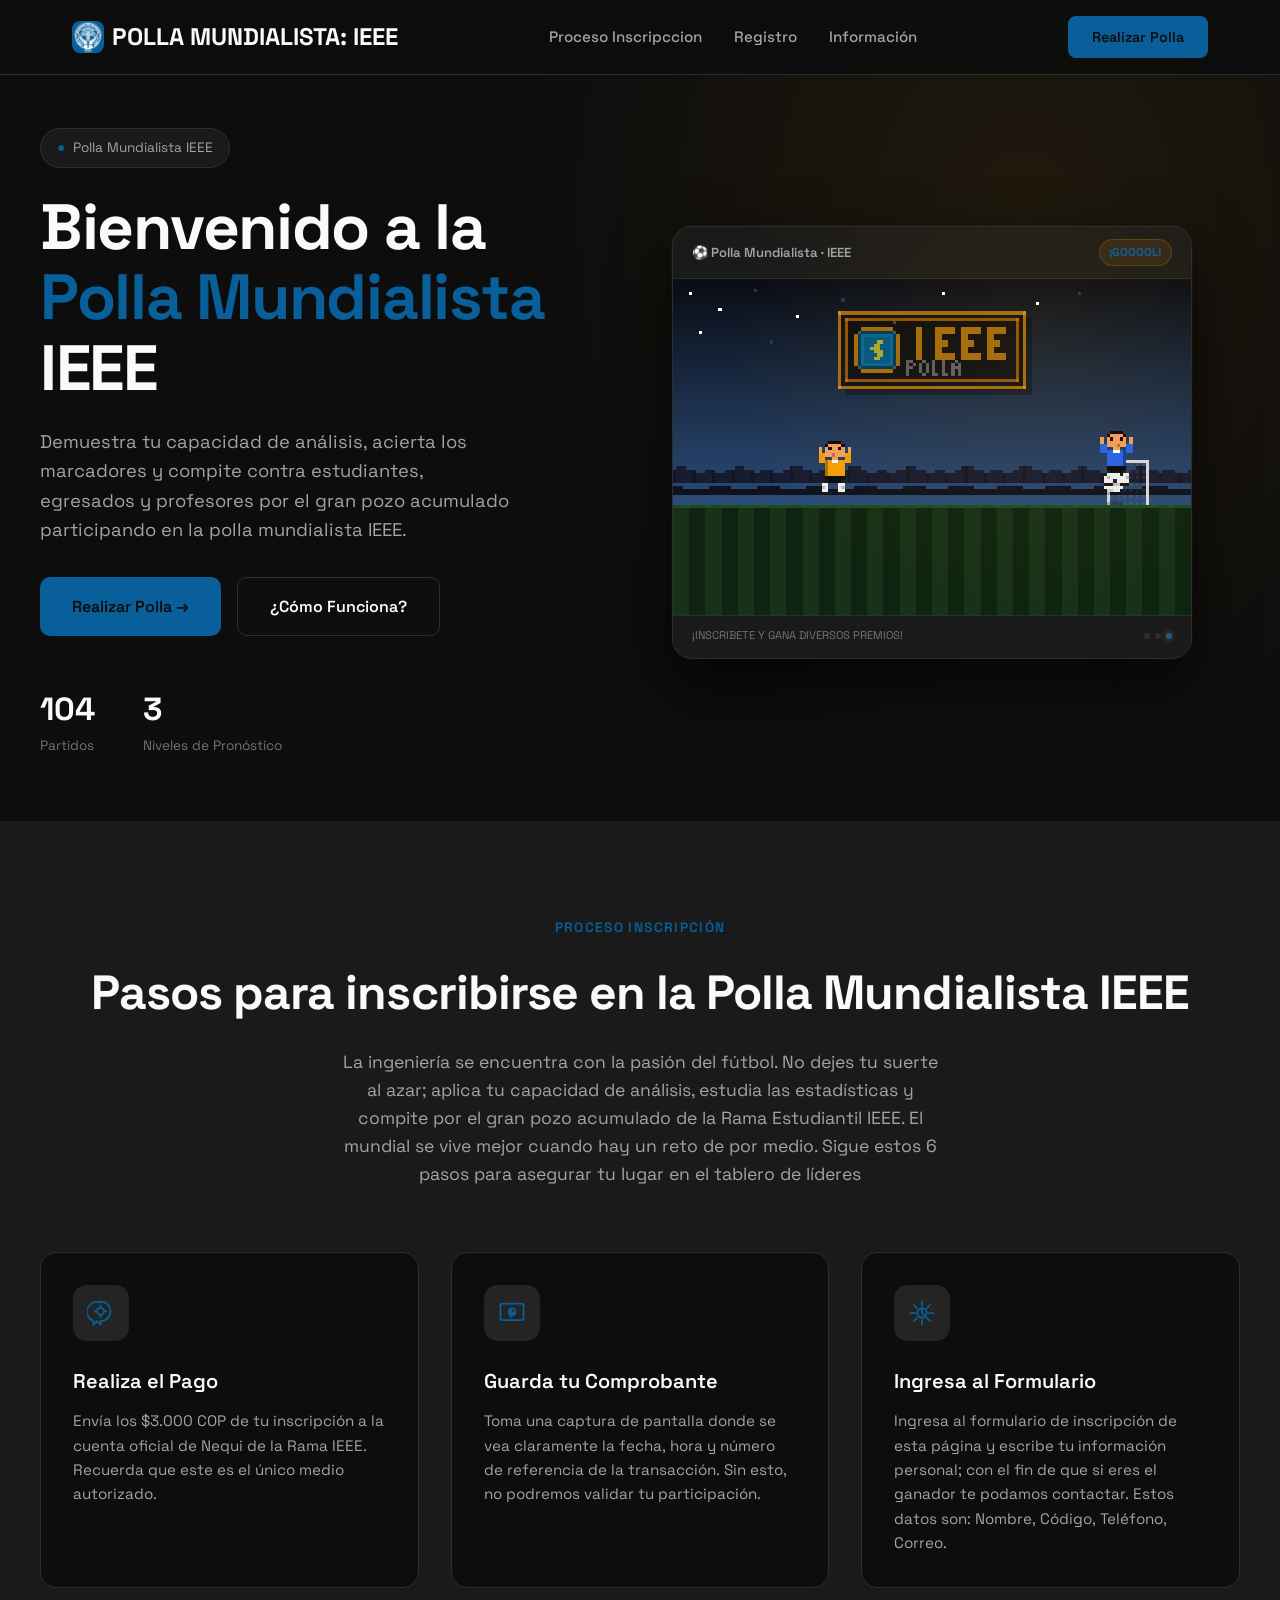
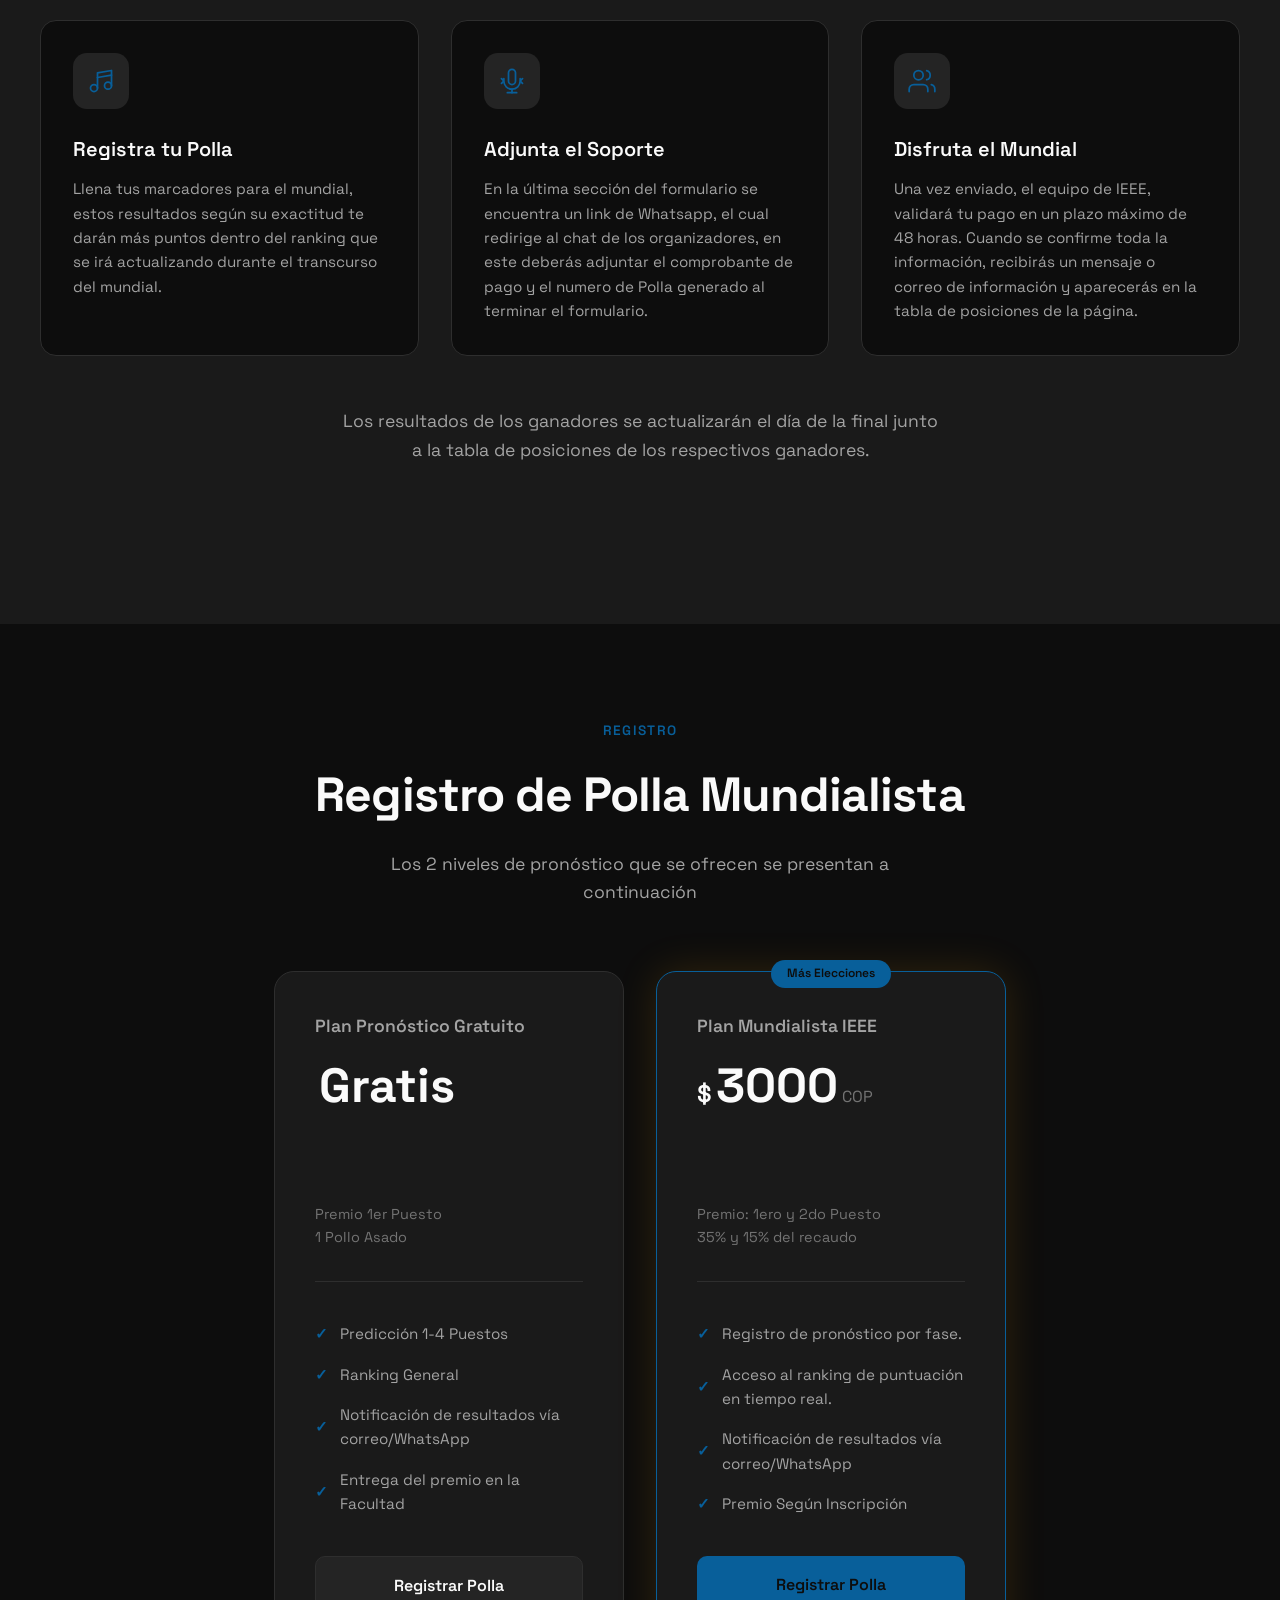
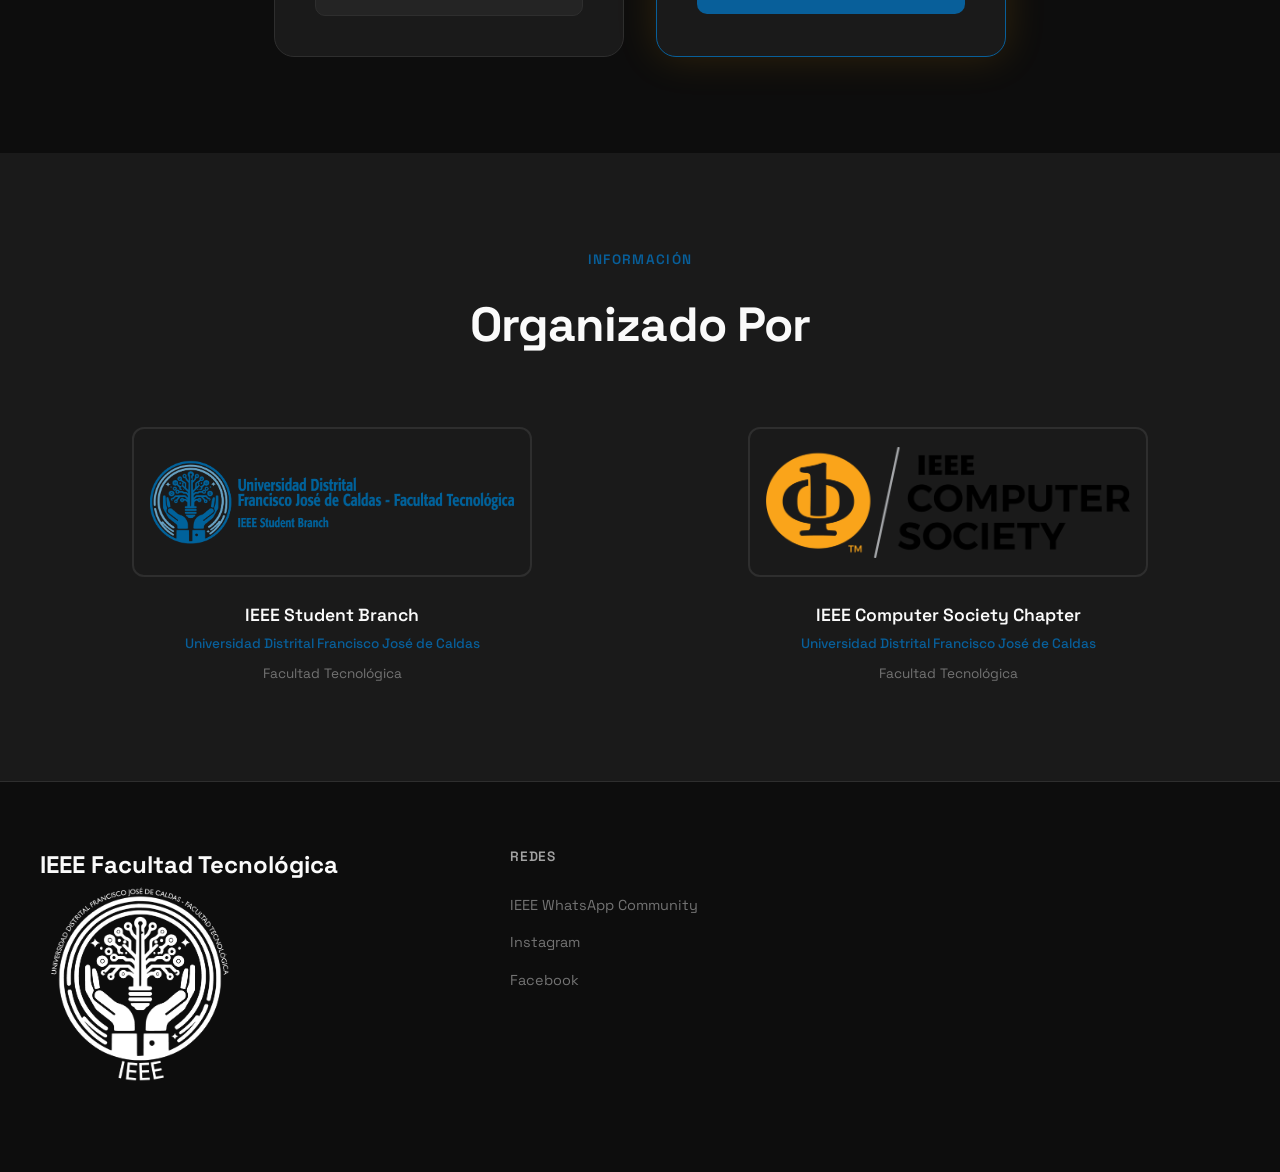
==== index.html @ 86ab1fe7 "Proyecto" ====
<!doctype html>
<html lang="en">
  <head>
    <meta charset="UTF-8" />
    <meta name="viewport" content="width=device-width, initial-scale=1.0" />
    <title>Polla Mundialista IEEE</title>
    <link rel="preconnect" href="https://fonts.googleapis.com" />
    <link rel="preconnect" href="https://fonts.gstatic.com" crossorigin />
    <link
      href="https://fonts.googleapis.com/css2?family=Space+Grotesk:wght@300;400;500;600;700&display=swap"
      rel="stylesheet"
    />
    <link rel="stylesheet" href="styles.css" />
  </head>
  <body>
    <nav>
      <div class="nav-container">
        <a href="#" class="logo">
          <div class="logo-icon">
            <img src="images/Master Brand White.png" alt="IEEE Logo" />
          </div>
          POLLA MUNDIALISTA: IEEE
        </a>
        <ul class="nav-links">
          <li><a href="#features">Proceso Inscripccion</a></li>
          <li><a href="#pricing">Registro</a></li>
          <li><a href="#instructors">Información</a></li>
        </ul>
        <a href="#pricing" class="nav-cta"><span>Realizar Polla</span></a>
        <button class="mobile-menu-btn">☰</button>
      </div>
    </nav>
    <section class="hero">
      <div class="hero-container">
        <div class="hero-content">
          <div class="hero-badge"><span>●</span> Polla Mundialista IEEE</div>
          <h1>
            Bienvenido a la
            <span class="highlight">Polla Mundialista</span> IEEE
          </h1>
          <p class="hero-description">
            Demuestra tu capacidad de análisis, acierta los marcadores y compite
            contra estudiantes, egresados y profesores por el gran pozo
            acumulado participando en la polla mundialista IEEE.
          </p>
          <div class="hero-buttons">
            <a href="#pricing" class="btn-primary"> Realizar Polla → </a>
            <a href="#features" class="btn-secondary"> ¿Cómo Funciona? </a>
          </div>
          <div class="hero-stats">
            <div class="stat">
              <div class="stat-value">104</div>
              <div class="stat-label">Partidos</div>
            </div>
            <div class="stat">
              <div class="stat-value">3</div>
              <div class="stat-label">Niveles de Pronóstico</div>
            </div>
          </div>
        </div>
        <div class="pixel-scene-wrapper">
          <div class="pixel-card">
            <div class="pixel-topbar">
              <span class="pixel-title">⚽ Polla Mundialista · IEEE</span>
              <span class="pixel-phase" id="phaseLabel">Corriendo...</span>
            </div>
            <canvas id="pixelCanvas"></canvas>
            <div class="pixel-footer">
              <span class="pixel-hint"
                >¡INSCRIBETE Y GANA DIVERSOS PREMIOS!</span
              >
              <div class="pixel-dots" id="phaseDots">
                <span class="pdot active"></span>
                <span class="pdot"></span>
                <span class="pdot"></span>
              </div>
            </div>
          </div>
        </div>
      </div>
    </section>
    <section class="features" id="features">
      <div class="section-container">
        <div class="section-header">
          <div class="section-label">Proceso Inscripción</div>
          <h2 class="section-title">
            Pasos para inscribirse en la Polla Mundialista IEEE
          </h2>
          <p class="section-description">
            La ingeniería se encuentra con la pasión del fútbol. No dejes tu
            suerte al azar; aplica tu capacidad de análisis, estudia las
            estadísticas y compite por el gran pozo acumulado de la Rama
            Estudiantil IEEE. El mundial se vive mejor cuando hay un reto de por
            medio. Sigue estos 6 pasos para asegurar tu lugar en el tablero de
            líderes
          </p>
        </div>
        <div class="features-grid">
          <div class="feature-card">
            <div class="feature-icon">
              <svg
                width="28"
                height="28"
                viewBox="0 0 24 24"
                fill="none"
                stroke="currentColor"
                stroke-width="1.5"
                stroke-linecap="round"
                stroke-linejoin="round"
              >
                <path
                  d="M11.5 2a8.5 8.5 0 0 1 0 17v3l-3-3-3 3v-3a8.5 8.5 0 0 1 6-16z"
                />
                <circle cx="11.5" cy="10.5" r="3" />
                <path d="M11.5 7.5v-2M14.5 10.5h2M11.5 13.5v2M8.5 10.5h-2" />
              </svg>
            </div>
            <h3>Realiza el Pago</h3>
            <p>
              Envía los $3.000 COP de tu inscripción a la cuenta oficial de
              Nequi de la Rama IEEE. Recuerda que este es el único medio
              autorizado.
            </p>
          </div>
          <div class="feature-card">
            <div class="feature-icon">
              <svg
                width="28"
                height="28"
                viewBox="0 0 24 24"
                fill="none"
                stroke="currentColor"
                stroke-width="1.5"
                stroke-linecap="round"
                stroke-linejoin="round"
              >
                <rect x="2" y="4" width="20" height="14" rx="2" />
                <circle cx="12" cy="11" r="3" />
                <path d="M10.5 9.5l4 3-4 3z" fill="currentColor" />
              </svg>
            </div>
            <h3>Guarda tu Comprobante</h3>
            <p>
              Toma una captura de pantalla donde se vea claramente la fecha,
              hora y número de referencia de la transacción. Sin esto, no
              podremos validar tu participación.
            </p>
          </div>
          <div class="feature-card">
            <div class="feature-icon">
              <svg
                width="28"
                height="28"
                viewBox="0 0 24 24"
                fill="none"
                stroke="currentColor"
                stroke-width="1.5"
                stroke-linecap="round"
                stroke-linejoin="round"
              >
                <path
                  d="M12 2v4M12 18v4M4.93 4.93l2.83 2.83M16.24 16.24l2.83 2.83M2 12h4M18 12h4M4.93 19.07l2.83-2.83M16.24 7.76l2.83-2.83"
                />
                <circle cx="12" cy="12" r="4" />
                <path d="M12 8v4l2 2" />
              </svg>
            </div>
            <h3>Ingresa al Formulario</h3>
            <p>
              Ingresa al formulario de inscripción de esta página y escribe tu
              información personal; con el fin de que si eres el ganador te
              podamos contactar. Estos datos son: Nombre, Código, Teléfono,
              Correo.
            </p>
          </div>
          <div class="feature-card">
            <div class="feature-icon">
              <svg
                width="28"
                height="28"
                viewBox="0 0 24 24"
                fill="none"
                stroke="currentColor"
                stroke-width="1.5"
                stroke-linecap="round"
                stroke-linejoin="round"
              >
                <path d="M9 18V5l12-2v13" />
                <circle cx="6" cy="18" r="3" />
                <circle cx="18" cy="16" r="3" />
                <path d="M9 9l12-2" />
              </svg>
            </div>
            <h3>Registra tu Polla</h3>
            <p>
              Llena tus marcadores para el mundial, estos resultados según su
              exactitud te darán más puntos dentro del ranking que se irá
              actualizando durante el transcurso del mundial.
            </p>
            <p></p>
          </div>
          <div class="feature-card">
            <div class="feature-icon">
              <svg
                width="28"
                height="28"
                viewBox="0 0 24 24"
                fill="none"
                stroke="currentColor"
                stroke-width="1.5"
                stroke-linecap="round"
                stroke-linejoin="round"
              >
                <path
                  d="M12 2a3 3 0 0 0-3 3v7a3 3 0 0 0 6 0V5a3 3 0 0 0-3-3z"
                />
                <path d="M19 10v2a7 7 0 0 1-14 0v-2" />
                <line x1="12" y1="19" x2="12" y2="22" />
                <path d="M8 22h8" />
                <path
                  d="M3 10l1.5 1.5M21 10l-1.5 1.5M3 14l1.5-1.5M21 14l-1.5-1.5"
                />
              </svg>
            </div>
            <h3>Adjunta el Soporte</h3>
            <p>
              En la última sección del formulario se encuentra un link de
              Whatsapp, el cual redirige al chat de los organizadores, en este
              deberás adjuntar el comprobante de pago y el numero de Polla
              generado al terminar el formulario.
            </p>
          </div>
          <div class="feature-card">
            <div class="feature-icon">
              <svg
                width="28"
                height="28"
                viewBox="0 0 24 24"
                fill="none"
                stroke="currentColor"
                stroke-width="1.5"
                stroke-linecap="round"
                stroke-linejoin="round"
              >
                <path d="M17 21v-2a4 4 0 0 0-4-4H5a4 4 0 0 0-4 4v2" />
                <circle cx="9" cy="7" r="4" />
                <path d="M23 21v-2a4 4 0 0 0-3-3.87" />
                <path d="M16 3.13a4 4 0 0 1 0 7.75" />
              </svg>
            </div>
            <h3>Disfruta el Mundial</h3>
            <p>
              Una vez enviado, el equipo de IEEE, validará tu pago en un plazo
              máximo de 48 horas. Cuando se confirme toda la información,
              recibirás un mensaje o correo de información y aparecerás en la
              tabla de posiciones de la página.
            </p>
          </div>
        </div>
        <br /><br />
        <div class="section-header">
          <p class="section-description">
            Los resultados de los ganadores se actualizarán el día de la final
            junto a la tabla de posiciones de los respectivos ganadores.
          </p>
        </div>
      </div>
    </section>
    <section class="pricing" id="pricing">
      <div class="section-container">
        <div class="section-header">
          <div class="section-label">Registro</div>
          <h2 class="section-title">Registro de Polla Mundialista</h2>
          <p class="section-description">
            Los 2 niveles de pronóstico que se ofrecen se presentan a
            continuación
          </p>
        </div>
        <div class="pricing-grid">
          <div class="pricing-card">
            <div class="pricing-name">Plan Pronóstico Gratuito</div>
            <div class="pricing-price"><span class="currency"></span>Gratis</div>
            <div class="pricing-billed"></div>
            <div class="pricing-savings"></div>
            <p class="pricing-description">Premio 1er Puesto <br> 1 Pollo Asado</p>
            <ul class="pricing-features">
              <li>Predicción 1-4 Puestos</li>
              <li>Ranking General</li>
              <li>Notificación de resultados vía correo/WhatsApp</li>
              <li>Entrega del premio en la Facultad</li>
            </ul>
            <a href="form.html" class="pricing-btn">Registrar Polla</a>
          </div>
          <div class="pricing-card featured" id="proCard">
            <div class="pricing-name">Plan Mundialista IEEE</div>
            <div class="pricing-price">
              <span class="currency">$</span><span id="proPrice">3000</span
              ><span class="period">COP</span>
            </div>
            <div class="pricing-billed" id="proBilled"></div>
            <div class="pricing-savings" id="proSavings"></div>
            <p class="pricing-description">Premio: 1ero y 2do Puesto<br>35% y 15% del recaudo<br></p>
            <ul class="pricing-features">
              <li>Registro de pronóstico por fase.</li>
              <li>Acceso al ranking de puntuación en tiempo real.</li>
              <li>Notificación de resultados vía correo/WhatsApp</li>
              <li>Premio Según Inscripción</li>
            </ul>
            <a href="form.html" class="pricing-btn">Registrar Polla</a>
          </div>
      </div>
    </section>
    <section class="instructors" id="instructors">
      <div class="section-container">
        <div class="section-header">
          <div class="section-label">Información</div>
          <h2 class="section-title">Organizado Por</h2>
        </div>
        <div class="instructors-grid">
          <div class="instructor-card">
            <div class="instructor-image">
              <img src="images/Tagline Brand.png" alt="IEEE" />
            </div>
            <div class="instructor-name">IEEE Student Branch</div>
            <div class="instructor-role">
              Universidad Distrital Francisco José de Caldas
            </div>
            <p class="instructor-bio">Facultad Tecnológica</p>
          </div>
          <div class="instructors-grid">
            <div class="instructor-card">
              <div class="instructor-image">
                <img src="images/IEEE_Computer.png" alt="IEEE" />
              </div>
              <div class="instructor-name">IEEE Computer Society Chapter</div>
              <div class="instructor-role">
                Universidad Distrital Francisco José de Caldas
              </div>
              <p class="instructor-bio">Facultad Tecnológica</p>
            </div>
          </div>
        </div>
      </div>
    </section>
    <!-- Footer -->
    <footer>
      <div class="footer-container">
        <div class="footer-grid">
          <div class="footer-brand">
            <a href="#" class="logo">IEEE Facultad Tecnológica
            </a>
            <img src="images/Master Brand White.png" alt="IEEE logo" width="200px">
          </div>
          <div>
            <h4 class="footer-title">REDES</h4>
            <ul class="footer-links">
              <li><a href="https://chat.whatsapp.com/DyvvelmxJ3DF8fblLTLEma" >IEEE WhatsApp Community</a></li>
              <li><a href="https://www.instagram.com/ieee.udistrital.tecno?utm_source=ig_web_button_share_sheet&igsh=ZDNlZDc0MzIxNw==" >Instagram</a></li>
              <li><a href="https://www.facebook.com/profile.php?id=61559381924677">Facebook</a></li>
            </ul>
          </div>
        </div>
      </div>
    </footer>
    <script src="script.js"></script>
  </body>
</html>
---- styles.css ----
@charset "utf-8";
* {
	margin: 0;
	padding: 0;
	box-sizing: border-box;
}

:root {
	--bg-dark: #0d0d0d;
	--bg-card: #1a1a1a;
	--bg-elevated: #242424;
	--accent: #085F9A;
	--accent-light: #fbbf24;
	--accent-dark: #d97706;
	--text-primary: #fafafa;
	--text-secondary: #a3a3a3;
	--text-muted: #737373;
	--border: #2e2e2e;
}

html {
	scroll-behavior: smooth;
}

body {
	font-family: 'Space Grotesk', sans-serif;
	background: var(--bg-dark);
	color: var(--text-primary);
	line-height: 1.6;
}

/* Navigation */
nav {
	position: fixed;
	top: 0;
	left: 0;
	right: 0;
	z-index: 1000;
	background: rgba(13, 13, 13, 0.9);
	backdrop-filter: blur(20px);
	border-bottom: 1px solid var(--border);
}

.nav-container {
	max-width: 1200px;
	margin: 0 auto;
	padding: 1rem 2rem;
	display: flex;
	justify-content: space-between;
	align-items: center;
}

.logo {
	font-size: 1.5rem;
	font-weight: 700;
	color: var(--text-primary);
	text-decoration: none;
	display: flex;
	align-items: center;
	gap: 0.5rem;
}

.logo-icon {
	width: 32px;
	height: 32px;
	background: var(--accent);
	border-radius: 8px;
	display: flex;
	align-items: center;
	justify-content: center;
}

.logo-icon img{
	width: 100%;
}

.nav-links {
	display: flex;
	gap: 2rem;
	list-style: none;
}

.nav-links a {
	color: var(--text-secondary);
	text-decoration: none;
	font-size: 0.95rem;
	font-weight: 500;
	transition: color 0.2s;
}

.nav-links a:hover {
	color: var(--accent);
}

.nav-cta {
	background: var(--accent);
	color: var(--bg-dark);
	padding: 0.6rem 1.5rem;
	border-radius: 8px;
	text-decoration: none;
	font-weight: 600;
	font-size: 0.9rem;
	transition: all 0.2s;
}

.nav-cta span {
	display: inline;
	background: transparent;
	padding: 0;
}

.nav-cta:hover {
	background: var(--accent-light);
	transform: translateY(-1px);
}

/* Hero Section */
.hero {
	/* min-height: 100vh; */
	/* Uncomment for full-screen hero */
	display: flex;
	align-items: center;
	padding: 8rem 2rem 4rem;
	position: relative;
	overflow: hidden;
}

.hero::before {
	content: '';
	position: absolute;
	top: -50%;
	right: -20%;
	width: 80%;
	height: 150%;
	background: radial-gradient(ellipse, rgba(245, 158, 11, 0.08) 0%, transparent 70%);
	pointer-events: none;
}

.hero-container {
	max-width: 1200px;
	margin: 0 auto;
	display: grid;
	grid-template-columns: 1fr 1fr;
	gap: 4rem;
	align-items: center;
}

.hero-content {
	position: relative;
	z-index: 1;
}

.hero-badge {
	display: inline-flex;
	align-items: center;
	gap: 0.5rem;
	background: var(--bg-card);
	border: 1px solid var(--border);
	padding: 0.5rem 1rem;
	border-radius: 100px;
	font-size: 0.85rem;
	color: var(--text-secondary);
	margin-bottom: 1.5rem;
}

.hero-badge span {
	color: var(--accent);
}

.hero h1 {
	font-size: clamp(2.5rem, 5vw, 4rem);
	font-weight: 700;
	line-height: 1.1;
	margin-bottom: 1.5rem;
	letter-spacing: -0.02em;
}

.hero h1 .highlight {
	color: var(--accent);
}

.hero-description {
	font-size: 1.15rem;
	color: var(--text-secondary);
	margin-bottom: 2rem;
	max-width: 480px;
}

.hero-buttons {
	display: flex;
	gap: 1rem;
	margin-bottom: 3rem;
}

.btn-primary {
	background: var(--accent);
	color: var(--bg-dark);
	padding: 1rem 2rem;
	border-radius: 10px;
	text-decoration: none;
	font-weight: 600;
	display: inline-flex;
	align-items: center;
	gap: 0.5rem;
	transition: all 0.2s;
}

.btn-primary:hover {
	background: var(--accent-light);
	transform: translateY(-2px);
	box-shadow: 0 10px 30px rgba(245, 158, 11, 0.3);
}

.btn-secondary {
	background: transparent;
	color: var(--text-primary);
	padding: 1rem 2rem;
	border-radius: 10px;
	text-decoration: none;
	font-weight: 600;
	border: 1px solid var(--border);
	transition: all 0.2s;
}

.btn-secondary:hover {
	border-color: var(--text-secondary);
	background: var(--bg-card);
}

.hero-stats {
	display: flex;
	gap: 3rem;
}

.stat {
	text-align: left;
}

.stat-value {
	font-size: 2rem;
	font-weight: 700;
	color: var(--text-primary);
}

.stat-label {
	font-size: 0.85rem;
	color: var(--text-muted);
}

/* Guitar Section */
.guitar-wrapper {
	position: relative;
	z-index: 1;
}

.guitar-card {
	background: var(--bg-card);
	border: 1px solid var(--border);
	border-radius: 20px;
	padding: 1.5rem;
	box-shadow: 0 25px 50px rgba(0, 0, 0, 0.5);
}

.guitar-header {
	display: flex;
	justify-content: space-between;
	align-items: center;
	margin-bottom: 1rem;
	padding-bottom: 1rem;
	border-bottom: 1px solid var(--border);
}

.guitar-title {
	font-size: 0.9rem;
	font-weight: 600;
	color: var(--text-secondary);
}

.guitar-controls {
	display: flex;
	gap: 0.5rem;
}

.chord-btn {
	background: var(--bg-elevated);
	border: 1px solid var(--border);
	color: var(--text-primary);
	padding: 0.4rem 0.8rem;
	border-radius: 6px;
	font-size: 0.8rem;
	font-family: inherit;
	font-weight: 500;
	cursor: pointer;
	transition: all 0.15s;
}

.chord-btn:hover {
	background: var(--accent);
	color: var(--bg-dark);
	border-color: var(--accent);
}

.chord-btn.active {
	background: var(--accent);
	color: var(--bg-dark);
	border-color: var(--accent);
}

/* Mini Guitar Fretboard */
.guitar-neck {
	position: relative;
	overflow: hidden;
	border-radius: 8px;
}

.fretboard {
	background:
		repeating-linear-gradient(90deg,
			transparent 0px,
			rgba(60, 30, 20, 0.15) 1px,
			transparent 2px,
			transparent 6px),
		linear-gradient(180deg,
			#3d2517 0%,
			#2a1810 20%,
			#1f120b 50%,
			#2a1810 80%,
			#3d2517 100%);
	border-radius: 6px;
	border: 3px solid #1a0f08;
	border-top: none;
}

.nut {
	height: 10px;
	background: linear-gradient(180deg,
			#f5f5dc 0%,
			#d4cba8 50%,
			#c9c098 100%);
	border-radius: 6px 6px 0 0;
}

.fretboard-grid {
	display: grid;
	grid-template-columns: repeat(8, 1fr);
	grid-template-rows: repeat(6, 32px);
	position: relative;
}

.string-labels {
	position: absolute;
	left: -28px;
	top: 0;
	height: calc(6 * 32px);
	display: flex;
	flex-direction: column;
}

.string-label {
	height: 32px;
	display: flex;
	align-items: center;
	justify-content: center;
	font-size: 0.7rem;
	color: var(--text-muted);
	font-weight: 500;
}

.fret {
	position: relative;
	border-right: 2px solid #c0a080;
	border-bottom: 1px solid rgba(200, 200, 200, 0.4);
	cursor: pointer;
	display: flex;
	align-items: center;
	justify-content: center;
	transition: background 0.1s;
}

.fret:hover {
	background: rgba(245, 158, 11, 0.15);
}

.fret::after {
	content: '';
	position: absolute;
	left: 0;
	right: 0;
	top: 50%;
	transform: translateY(-50%);
	pointer-events: none;
}

/* String thickness - thicker for lower strings */
.fret[data-string="0"]::after {
	height: 1px;
	background: linear-gradient(90deg,
			rgba(200, 180, 160, 0.4),
			rgba(240, 220, 200, 0.7),
			rgba(200, 180, 160, 0.4));
}

.fret[data-string="1"]::after {
	height: 1px;
	background: linear-gradient(90deg,
			rgba(200, 180, 160, 0.4),
			rgba(240, 220, 200, 0.7),
			rgba(200, 180, 160, 0.4));
}

.fret[data-string="2"]::after {
	height: 2px;
	background: linear-gradient(90deg,
			rgba(190, 170, 150, 0.5),
			rgba(230, 210, 190, 0.8),
			rgba(190, 170, 150, 0.5));
}

.fret[data-string="3"]::after {
	height: 2px;
	background: linear-gradient(90deg,
			rgba(180, 160, 140, 0.5),
			rgba(220, 200, 180, 0.8),
			rgba(180, 160, 140, 0.5));
}

.fret[data-string="4"]::after {
	height: 3px;
	background: linear-gradient(90deg,
			rgba(160, 140, 120, 0.5),
			rgba(200, 180, 160, 0.85),
			rgba(160, 140, 120, 0.5));
	box-shadow: 0 0 2px rgba(200, 180, 160, 0.3);
}

.fret[data-string="5"]::after {
	height: 4px;
	background: linear-gradient(90deg,
			rgba(150, 130, 110, 0.5),
			rgba(190, 170, 150, 0.9),
			rgba(150, 130, 110, 0.5));
	box-shadow: 0 0 3px rgba(190, 170, 150, 0.4);
}

.note-marker {
	width: 18px;
	height: 18px;
	background: var(--accent);
	border-radius: 50%;
	display: none;
	align-items: center;
	justify-content: center;
	font-size: 0.5rem;
	font-weight: 700;
	color: var(--bg-dark);
	z-index: 2;
	box-shadow: 0 2px 8px rgba(245, 158, 11, 0.5);
}

.note-marker.show {
	display: flex;
}

.note-marker.playing {
	animation: notePulse 0.3s ease;
}

@keyframes notePulse {
	0% {
		transform: scale(1);
	}

	50% {
		transform: scale(1.3);
	}

	100% {
		transform: scale(1);
	}
}

.fret-marker {
	position: absolute;
	width: 8px;
	height: 8px;
	background: rgba(255, 255, 255, 0.15);
	border-radius: 50%;
	pointer-events: none;
}

.guitar-footer {
	margin-top: 1rem;
	padding-top: 1rem;
	border-top: 1px solid var(--border);
	display: flex;
	flex-direction: column;
	gap: 0.75rem;
}

.guitar-footer-row {
	display: flex;
	justify-content: space-between;
	align-items: center;
}

.guitar-hint {
	font-size: 0.75rem;
	color: var(--text-muted);
}

.footer-controls {
	display: flex;
	align-items: center;
	gap: 1rem;
}

.clear-btn {
	background: var(--bg-elevated);
	border: 1px solid var(--border);
	color: var(--text-secondary);
	padding: 0.3rem 0.6rem;
	border-radius: 5px;
	font-size: 0.7rem;
	font-family: inherit;
	cursor: pointer;
	transition: all 0.15s;
}

.clear-btn:hover {
	background: var(--border);
	color: var(--text-primary);
}

.sound-toggle {
	display: flex;
	align-items: center;
	gap: 0.5rem;
	font-size: 0.8rem;
	color: var(--text-secondary);
}

.toggle-switch {
	width: 36px;
	height: 20px;
	background: var(--bg-elevated);
	border-radius: 10px;
	position: relative;
	cursor: pointer;
	transition: background 0.2s;
}

.toggle-switch.active {
	background: var(--accent);
}

.toggle-switch::after {
	content: '';
	position: absolute;
	width: 16px;
	height: 16px;
	background: var(--text-primary);
	border-radius: 50%;
	top: 2px;
	left: 2px;
	transition: transform 0.2s;
}

.toggle-switch.active::after {
	transform: translateX(16px);
}

/* Song Player */
.song-player {
	display: flex;
	align-items: center;
	gap: 0.75rem;
	background: var(--bg-elevated);
	border-radius: 8px;
	padding: 0.5rem 0.75rem;
}

.play-btn {
	width: 32px;
	height: 32px;
	background: var(--accent);
	border: none;
	border-radius: 50%;
	color: var(--bg-dark);
	font-size: 0.9rem;
	cursor: pointer;
	display: flex;
	align-items: center;
	justify-content: center;
	transition: all 0.15s;
	flex-shrink: 0;
}

.play-btn:hover {
	background: var(--accent-light);
	transform: scale(1.05);
}

.play-btn.playing {
	background: var(--accent-dark);
}

.song-info {
	flex: 1;
	min-width: 0;
}

.song-title {
	font-size: 0.75rem;
	font-weight: 600;
	color: var(--text-primary);
	white-space: nowrap;
	overflow: hidden;
	text-overflow: ellipsis;
}

.song-progress {
	width: 100%;
	height: 3px;
	background: var(--border);
	border-radius: 2px;
	margin-top: 4px;
	overflow: hidden;
}

.song-progress-bar {
	height: 100%;
	background: var(--accent);
	width: 0%;
	transition: width 0.1s linear;
}

.song-select {
	background: var(--bg-dark);
	border: 1px solid var(--border);
	color: var(--text-secondary);
	padding: 0.3rem 0.5rem;
	border-radius: 5px;
	font-size: 0.7rem;
	font-family: inherit;
	cursor: pointer;
}

.song-select:focus {
	outline: none;
	border-color: var(--accent);
}

/* Features Section */
.features {
	padding: 6rem 2rem;
	background: var(--bg-card);
}

.section-container {
	max-width: 1200px;
	margin: 0 auto;
}

.section-header {
	text-align: center;
	margin-bottom: 4rem;
}

.section-label {
	font-size: 0.85rem;
	color: var(--accent);
	font-weight: 600;
	text-transform: uppercase;
	letter-spacing: 0.1em;
	margin-bottom: 1rem;
}

.section-title {
	font-size: clamp(2rem, 4vw, 3rem);
	font-weight: 700;
	margin-bottom: 1rem;
	letter-spacing: -0.02em;
}

.section-description {
	font-size: 1.1rem;
	color: var(--text-secondary);
	max-width: 600px;
	margin: 0 auto;
}

.features-grid {
	display: grid;
	grid-template-columns: repeat(3, 1fr);
	gap: 2rem;
}

.feature-card {
	background: var(--bg-dark);
	border: 1px solid var(--border);
	border-radius: 16px;
	padding: 2rem;
	transition: all 0.3s;
}

.feature-card:hover {
	border-color: var(--accent);
	transform: translateY(-4px);
}

.feature-icon {
	width: 56px;
	height: 56px;
	background: var(--bg-elevated);
	border-radius: 14px;
	display: flex;
	align-items: center;
	justify-content: center;
	margin-bottom: 1.5rem;
	color: var(--accent);
	transition: all 0.3s;
}

.feature-card:hover .feature-icon {
	background: var(--accent);
	color: var(--bg-dark);
}

.feature-card h3 {
	font-size: 1.25rem;
	font-weight: 600;
	margin-bottom: 0.75rem;
}

.feature-card p {
	color: var(--text-secondary);
	font-size: 0.95rem;
}

/* Pricing Section */
.pricing {
	padding: 6rem 2rem;
}

.billing-toggle {
	display: flex;
	justify-content: center;
	align-items: center;
	gap: 0.5rem;
	margin-bottom: 3rem;
	background: var(--bg-card);
	padding: 0.5rem;
	border-radius: 12px;
	width: fit-content;
	margin-left: auto;
	margin-right: auto;
	border: 1px solid var(--border);
}

.billing-option {
	padding: 0.75rem 1.5rem;
	border-radius: 8px;
	font-size: 0.9rem;
	font-weight: 500;
	color: var(--text-secondary);
	cursor: pointer;
	transition: all 0.2s;
	position: relative;
	background: transparent;
	border: none;
	font-family: inherit;
}

.billing-option:hover {
	color: var(--text-primary);
}

.billing-option.active {
	background: var(--accent);
	color: var(--bg-dark);
}

.billing-option .discount-badge {
	position: absolute;
	top: -8px;
	right: -8px;
	background: #22c55e;
	color: #fff;
	font-size: 0.65rem;
	font-weight: 700;
	padding: 0.2rem 0.4rem;
	border-radius: 4px;
}

.pricing-grid {
    display: flex;       
    justify-content: center; 
    flex-wrap: wrap;        
    gap: 2rem;
    max-width: 900px;       
    margin: 0 auto;         
}

.pricing-card {
    background: var(--bg-card);
    border: 1px solid var(--border);
    border-radius: 20px;
    padding: 2.5rem;
    position: relative;
    transition: all 0.3s;
    width: 350px;           
    flex: 0 1 350px;        
}

.pricing-card:hover {
	transform: translateY(-4px);
}

.pricing-card.featured {
	border-color: var(--accent);
	box-shadow: 0 0 40px rgba(245, 158, 11, 0.15);
}

.pricing-card.featured::before {
	content: 'Más Elecciones';
	position: absolute;
	top: -12px;
	left: 50%;
	transform: translateX(-50%);
	background: var(--accent);
	color: var(--bg-dark);
	padding: 0.3rem 1rem;
	border-radius: 100px;
	font-size: 0.75rem;
	font-weight: 600;
}

.pricing-name {
	font-size: 1.1rem;
	font-weight: 600;
	color: var(--text-secondary);
	margin-bottom: 0.5rem;
}

.pricing-price {
	font-size: 3rem;
	font-weight: 700;
	margin-bottom: 0.25rem;
	display: flex;
	align-items: baseline;
	gap: 0.25rem;
}

.pricing-price .currency {
	font-size: 1.5rem;
	font-weight: 600;
}

.pricing-price .period {
	font-size: 1rem;
	font-weight: 400;
	color: var(--text-muted);
}

.pricing-billed {
	font-size: 0.85rem;
	color: var(--text-muted);
	margin-bottom: 0.5rem;
	min-height: 1.2rem;
}

.pricing-savings {
	display: inline-block;
	background: rgba(34, 197, 94, 0.15);
	color: #22c55e;
	font-size: 0.8rem;
	font-weight: 600;
	padding: 0.25rem 0.75rem;
	border-radius: 100px;
	margin-bottom: 1rem;
	min-height: 1.5rem;
}

.pricing-savings:empty {
	visibility: hidden;
}

.pricing-description {
	color: var(--text-muted);
	font-size: 0.9rem;
	margin-bottom: 2rem;
	padding-bottom: 2rem;
	border-bottom: 1px solid var(--border);
}

.pricing-features {
	list-style: none;
	margin-bottom: 2rem;
}

.pricing-features li {
	display: flex;
	align-items: center;
	gap: 0.75rem;
	padding: 0.5rem 0;
	color: var(--text-secondary);
	font-size: 0.95rem;
}

.pricing-features li::before {
	content: '✓';
	color: var(--accent);
	font-weight: 700;
}

.pricing-btn {
	display: block;
	text-align: center;
	padding: 1rem;
	border-radius: 10px;
	text-decoration: none;
	font-weight: 600;
	transition: all 0.2s;
}

.pricing-card .pricing-btn {
	background: var(--bg-elevated);
	color: var(--text-primary);
	border: 1px solid var(--border);
}

.pricing-card .pricing-btn:hover {
	background: var(--text-primary);
	color: var(--bg-dark);
}

.pricing-card.featured .pricing-btn {
	background: var(--accent);
	color: var(--bg-dark);
	border: none;
}

.pricing-card.featured .pricing-btn:hover {
	background: var(--accent-light);
}

/* Instructors Section */
.instructors {
	padding: 6rem 2rem;
	background: var(--bg-card);
}

.instructors-grid {
    display: grid;
    grid-template-columns: repeat(auto-fit, minmax(280px, 1fr)); 
    gap: 2rem;
    max-width: 1200px;
    margin: 0 auto;
    justify-content: center; 
}

.instructor-card {
    text-align: center;
    max-width: 450px; 
    margin: 0 auto;
}

.instructor-image {
    width: 100%;      
    max-width: 400px; 
    height: 150px;    
    border-radius: 12px; 
    margin: 0 auto 1.5rem;
    border: 2px solid var(--border);
    transition: all 0.3s;
    overflow: hidden;
    display: flex;
    align-items: center;
    justify-content: center;
    padding: 1rem; 
}

.instructor-image img {
    width: 100%;
    height: 100%;
    object-fit: contain; 
    filter: grayscale(0%);
    transition: transform 0.3s;
}

.instructor-card:hover .instructor-image {
    border-color: var(--accent);
    transform: translateY(-5px); 
	background-color: #FFFF;
    box-shadow: 0 10px 25px rgba(0,0,0,0.1);
}

.instructor-card:hover .instructor-image img {
	filter: grayscale(0%);
}

.instructor-card:hover img {
    transform: scale(1.05); 
}

.instructor-name {
	font-size: 1.1rem;
	font-weight: 600;
	margin-bottom: 0.25rem;
}

.instructor-role {
	color: var(--accent);
	font-size: 0.85rem;
	font-weight: 500;
	margin-bottom: 0.5rem;
}

.instructor-bio {
	color: var(--text-muted);
	font-size: 0.85rem;
}

/* Testimonials */
.testimonials {
	padding: 6rem 2rem;
}

.testimonials-grid {
	display: grid;
	grid-template-columns: repeat(3, 1fr);
	gap: 2rem;
}

.testimonial-card {
	background: var(--bg-card);
	border: 1px solid var(--border);
	border-radius: 16px;
	padding: 2rem;
}

.testimonial-stars {
	color: var(--accent);
	font-size: 1rem;
	margin-bottom: 1rem;
}

.testimonial-text {
	color: var(--text-secondary);
	font-size: 1rem;
	line-height: 1.7;
	margin-bottom: 1.5rem;
}

.testimonial-author {
	display: flex;
	align-items: center;
	gap: 1rem;
}

.testimonial-avatar {
	width: 64px;
	height: 64px;
	border-radius: 50%;
	overflow: hidden;
	flex-shrink: 0;
}

.testimonial-avatar img {
	width: 100%;
	height: 100%;
	object-fit: cover;
}

.testimonial-name {
	font-weight: 600;
	font-size: 0.95rem;
}

.testimonial-title {
	color: var(--text-muted);
	font-size: 0.8rem;
}

/* CTA Section */
.cta {
	padding: 6rem 2rem;
	background: linear-gradient(135deg, var(--bg-card) 0%, var(--bg-dark) 100%);
	text-align: center;
	position: relative;
	overflow: hidden;
}

.cta::before {
	content: '';
	position: absolute;
	top: 50%;
	left: 50%;
	transform: translate(-50%, -50%);
	width: 600px;
	height: 600px;
	background: radial-gradient(circle, rgba(245, 158, 11, 0.1) 0%, transparent 70%);
	pointer-events: none;
}

.cta-content {
	position: relative;
	z-index: 1;
}

.cta h2 {
	font-size: clamp(2rem, 4vw, 3rem);
	font-weight: 700;
	margin-bottom: 1rem;
}

.cta p {
	color: var(--text-secondary);
	font-size: 1.1rem;
	margin-bottom: 2rem;
	max-width: 500px;
	margin-left: auto;
	margin-right: auto;
}

/* Footer */
footer {
	padding: 4rem 2rem 2rem;
	border-top: 1px solid var(--border);
}

.footer-container {
	max-width: 1200px;
	margin: 0 auto;
}

.footer-grid {
	display: grid;
	grid-template-columns: 2fr 1fr 1fr 1fr;
	gap: 3rem;
	margin-bottom: 3rem;
}

.footer-brand p {
	color: var(--text-muted);
	font-size: 0.9rem;
	margin-top: 1rem;
	max-width: 280px;
}

.footer-title {
	font-size: 0.85rem;
	font-weight: 600;
	color: var(--text-secondary);
	text-transform: uppercase;
	letter-spacing: 0.05em;
	margin-bottom: 1.5rem;
}

.footer-links {
	list-style: none;
}

.footer-links li {
	margin-bottom: 0.75rem;
}

.footer-links a {
	color: var(--text-muted);
	text-decoration: none;
	font-size: 0.9rem;
	transition: color 0.2s;
}

.footer-links a:hover {
	color: var(--accent);
}

.footer-bottom {
	padding-top: 2rem;
	border-top: 1px solid var(--border);
	display: flex;
	justify-content: space-between;
	align-items: center;
	font-size: 0.85rem;
	color: var(--text-muted);
}

.footer-bottom a {
	color: var(--accent);
	text-decoration: none;
	transition: color 0.2s;
}

.footer-bottom a:hover {
	color: var(--accent-light);
}

/* Mobile Menu */
.mobile-menu-btn {
	display: none;
	background: none;
	border: none;
	color: var(--text-primary);
	font-size: 1.5rem;
	cursor: pointer;
}

/* Responsive */
@media (max-width: 1024px) {
	.hero-container {
		grid-template-columns: 1fr;
		text-align: center;
	}

	.hero-content {
		order: 1;
	}

	.guitar-wrapper {
		order: 0;
		max-width: 500px;
		margin: 0 auto;
	}

	.hero-description {
		margin: 0 auto 2rem;
	}

	.hero-buttons {
		justify-content: center;
	}

	.hero-stats {
		justify-content: center;
	}

	.features-grid,
	.pricing-grid,
	.testimonials-grid {
		grid-template-columns: 1fr;
		max-width: 500px;
		margin: 0 auto;
	}

	.billing-toggle {
		flex-wrap: wrap;
		justify-content: center;
	}

	.billing-option {
		padding: 0.6rem 1.2rem;
		font-size: 0.85rem;
	}

	.instructors-grid {
		grid-template-columns: repeat(2, 1fr);
	}

	.footer-grid {
		grid-template-columns: 1fr 1fr;
	}
}

@media (max-width: 880px) {

	.nav-links,
	.nav-cta {
		display: none;
	}

	.mobile-menu-btn {
		display: block;
	}

	/* Mobile Menu */
	.nav-links.active {
		display: flex;
		flex-direction: column;
		position: absolute;
		top: 100%;
		left: 0;
		right: 0;
		background: rgba(13, 13, 13, 0.98);
		backdrop-filter: blur(20px);
		padding: 0.5rem 0 0 0;
		gap: 0;
	}

	.nav-links.active li {
		border-bottom: 1px solid var(--border);
	}

	.nav-links.active li:last-child {
		border-bottom: none;
	}

	.nav-links.active a {
		display: block;
		padding: 1.35rem 2rem;
		font-size: 1.1rem;
	}

	.nav-cta.active {
		display: block;
		position: absolute;
		top: 100%;
		left: 0;
		right: 0;
		text-align: center;
		background: var(--bg-dark);
		padding: 1.5rem 2rem;
		border-top: 1px solid var(--border);
	}

	.nav-cta.active span {
		display: block;
		background: var(--accent);
		color: var(--bg-dark);
		padding: 1rem;
		border-radius: 8px;
		font-weight: 600;
	}

	.hero {
		padding: 6rem 1rem 3rem;
	}

	.hero h1 {
		font-size: 2rem;
	}

	.hero-buttons {
		flex-direction: column;
	}

	.hero-stats {
		flex-direction: column;
		gap: 1.5rem;
	}

	.stat {
		text-align: center;
	}

	.guitar-card {
		padding: 1rem;
	}

	.fretboard-grid {
		grid-template-rows: repeat(6, 28px);
	}

	.string-labels {
		height: calc(6 * 28px);
		left: -24px;
	}

	.string-label {
		height: 28px;
		font-size: 0.6rem;
	}

	.note-marker {
		width: 14px;
		height: 14px;
		font-size: 0.4rem;
	}

	.instructors-grid {
		grid-template-columns: 1fr;
	}

	.footer-grid {
		grid-template-columns: 1fr;
		text-align: center;
	}

	.footer-brand p {
		margin: 1rem auto;
	}

	.footer-bottom {
		flex-direction: column;
		gap: 1rem;
		text-align: center;
	}
}

.pixel-scene-wrapper { position:relative; z-index:1; width:100%; max-width:520px; }

.pixel-card {
  background: var(--bg-card);
  border: 1px solid var(--border);
  border-radius: 20px;
  overflow: hidden;
  box-shadow: 0 25px 60px rgba(0,0,0,0.7), 0 0 0 1px rgba(245,158,11,0.05);
  position: relative;
}
.pixel-card::after {
  content:'';
  position:absolute; inset:0; pointer-events:none; border-radius:20px;
  background: radial-gradient(ellipse at 70% 25%, rgba(245,158,11,0.08) 0%, transparent 60%);
}

.pixel-topbar {
  padding: .75rem 1.2rem;
  display: flex; justify-content: space-between; align-items: center;
  border-bottom: 1px solid var(--border);
}
.pixel-title { font-size:.82rem; font-weight:600; color:var(--text-secondary); }
.pixel-phase {
  font-size:.72rem; font-weight:700; color:var(--accent);
  background:rgba(245,158,11,.1); border:1px solid rgba(245,158,11,.2);
  padding:.2rem .6rem; border-radius:100px;
  transition: all .4s;
}

#pixelCanvas {
  display:block; width:100%; height:auto;
  image-rendering:pixelated; image-rendering:crisp-edges;
}

.pixel-footer {
  padding:.65rem 1.2rem .85rem;
  display:flex; justify-content:space-between; align-items:center;
  border-top:1px solid var(--border);
}
.pixel-hint { font-size:.7rem; color:var(--text-muted); }
.pixel-dots { display:flex; gap:.3rem; align-items:center; }
.pdot { width:6px; height:6px; border-radius:50%; background:var(--border); transition:background .3s; }
.pdot.active { background:var(--accent); box-shadow:0 0 6px rgba(245,158,11,.5); }

@media(max-width:1024px){ .pixel-scene-wrapper{ order:0; margin:0 auto; } }
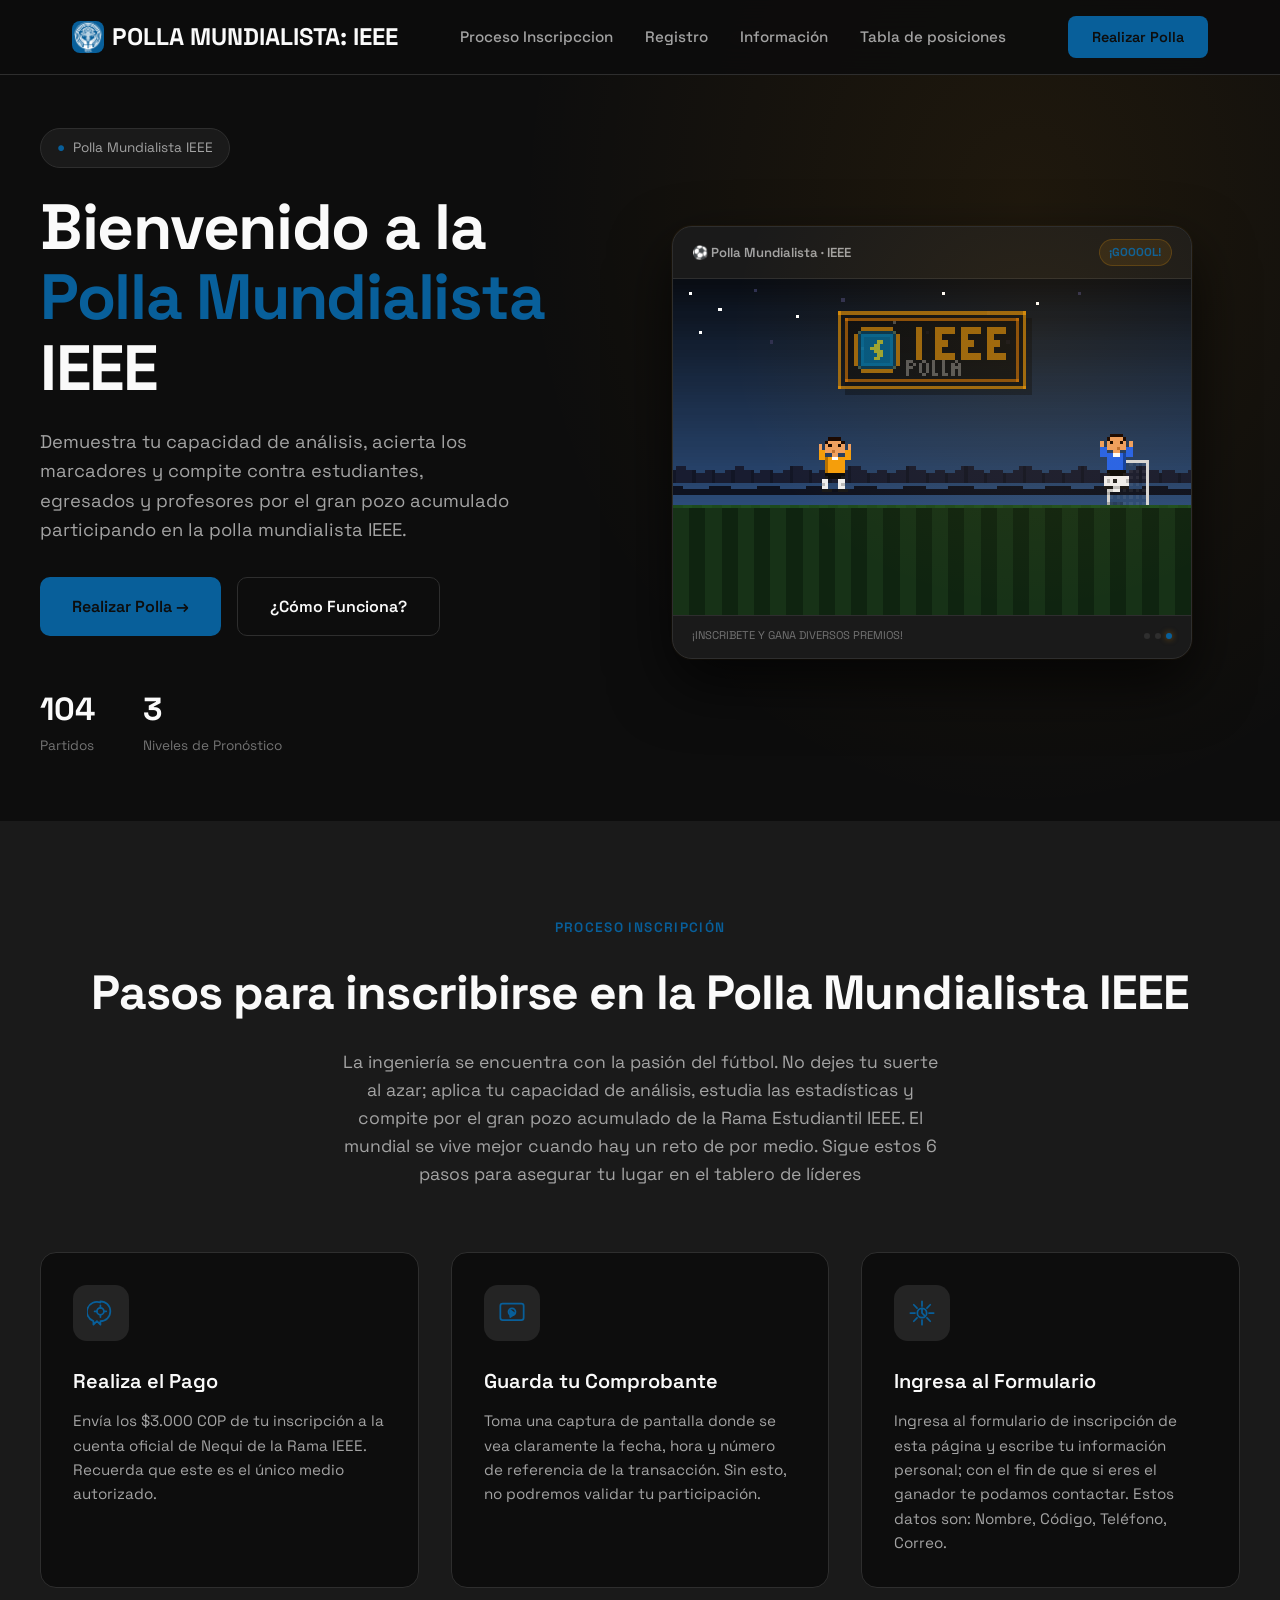
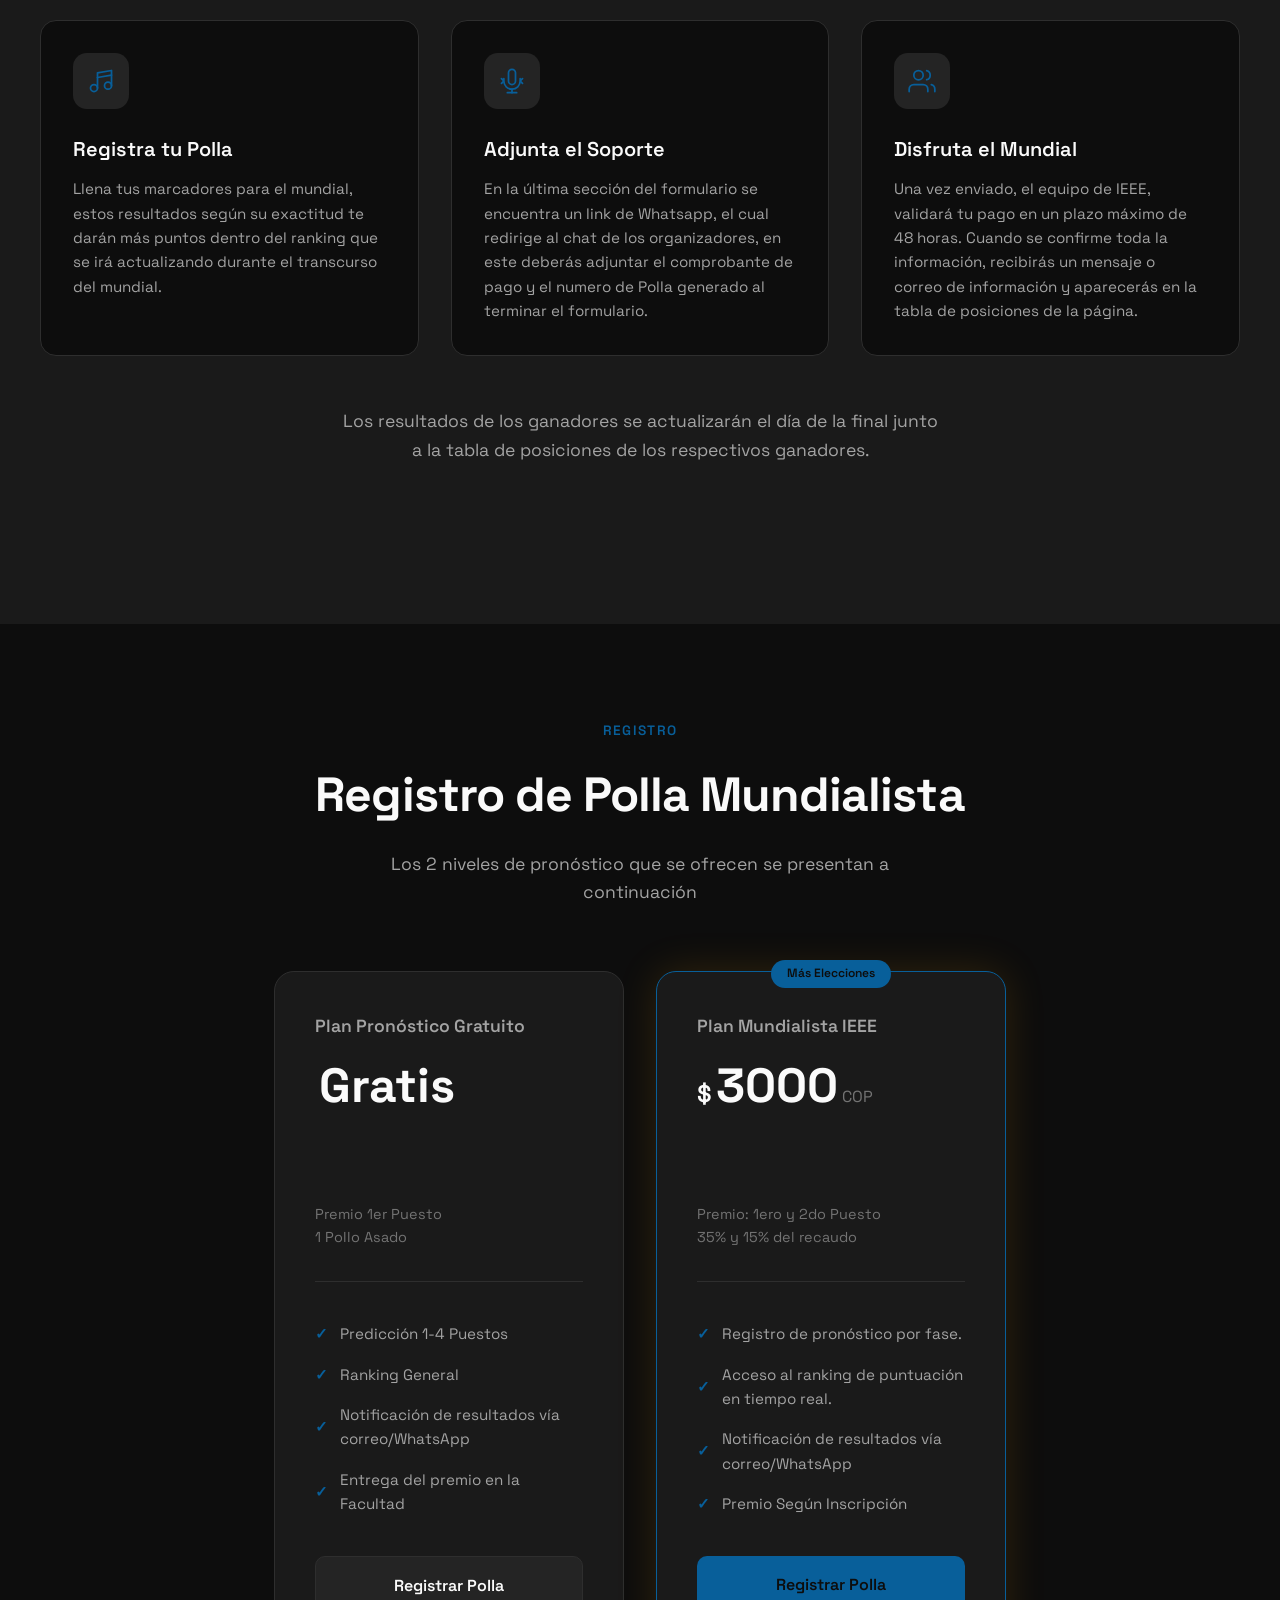
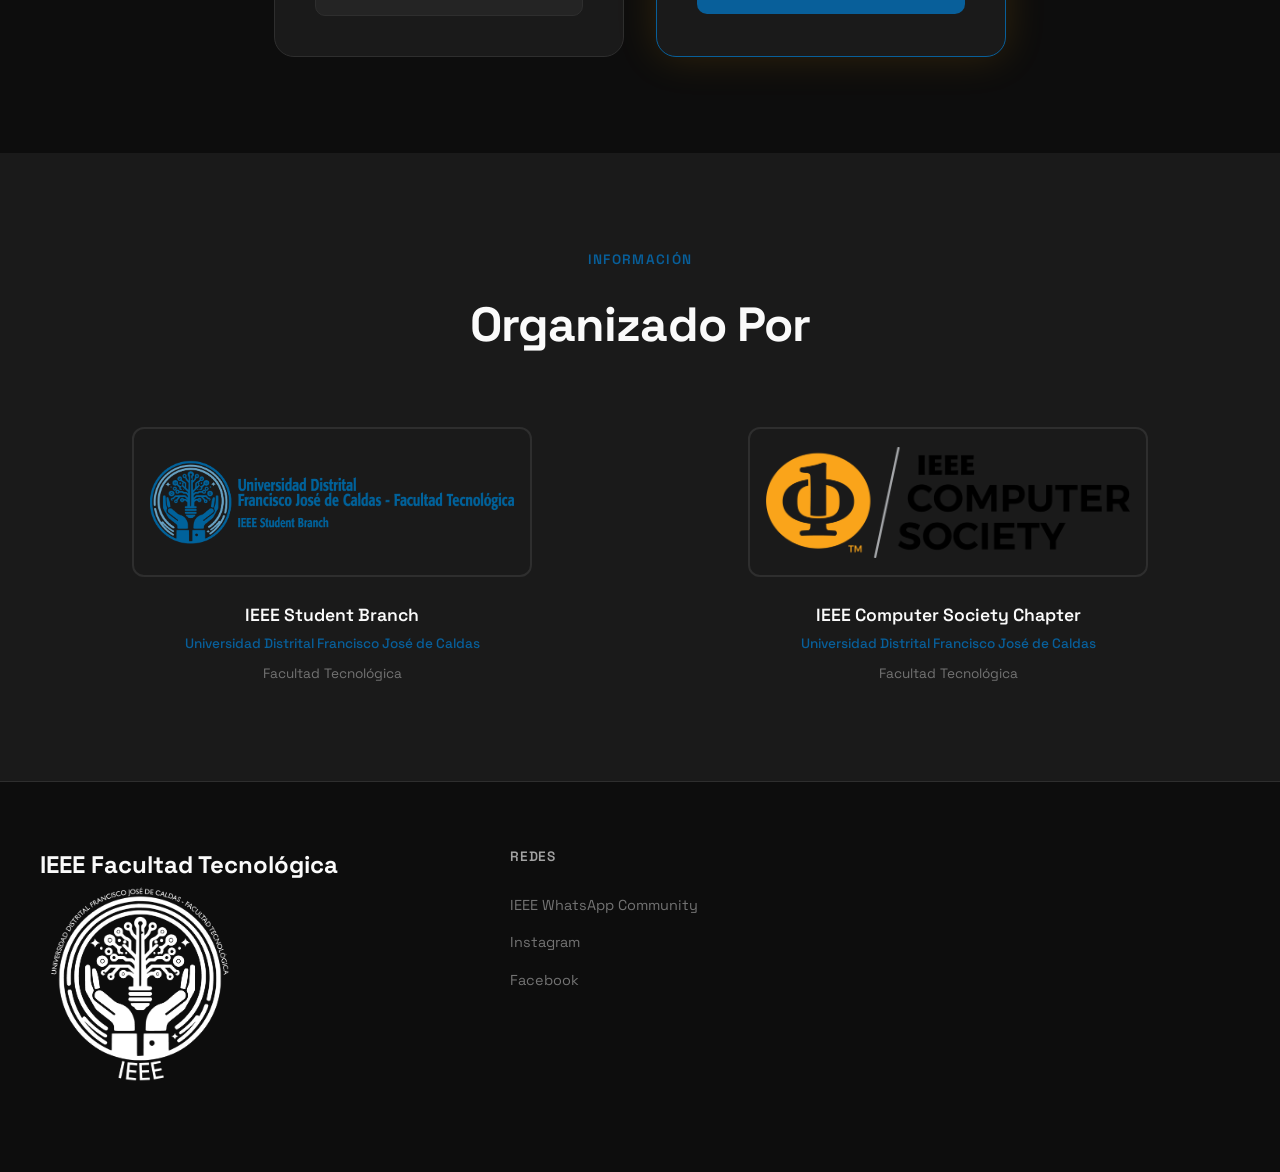
==== commit c0f9bf8c: "Tabla de posiciones@" ====
--- a/index.html
+++ b/index.html
@@ -25,6 +25,7 @@
           <li><a href="#features">Proceso Inscripccion</a></li>
           <li><a href="#pricing">Registro</a></li>
           <li><a href="#instructors">Información</a></li>
+          <li><a href="leaderboard.html">Tabla de posiciones</a></li>
         </ul>
         <a href="#pricing" class="nav-cta"><span>Realizar Polla</span></a>
         <button class="mobile-menu-btn">☰</button>
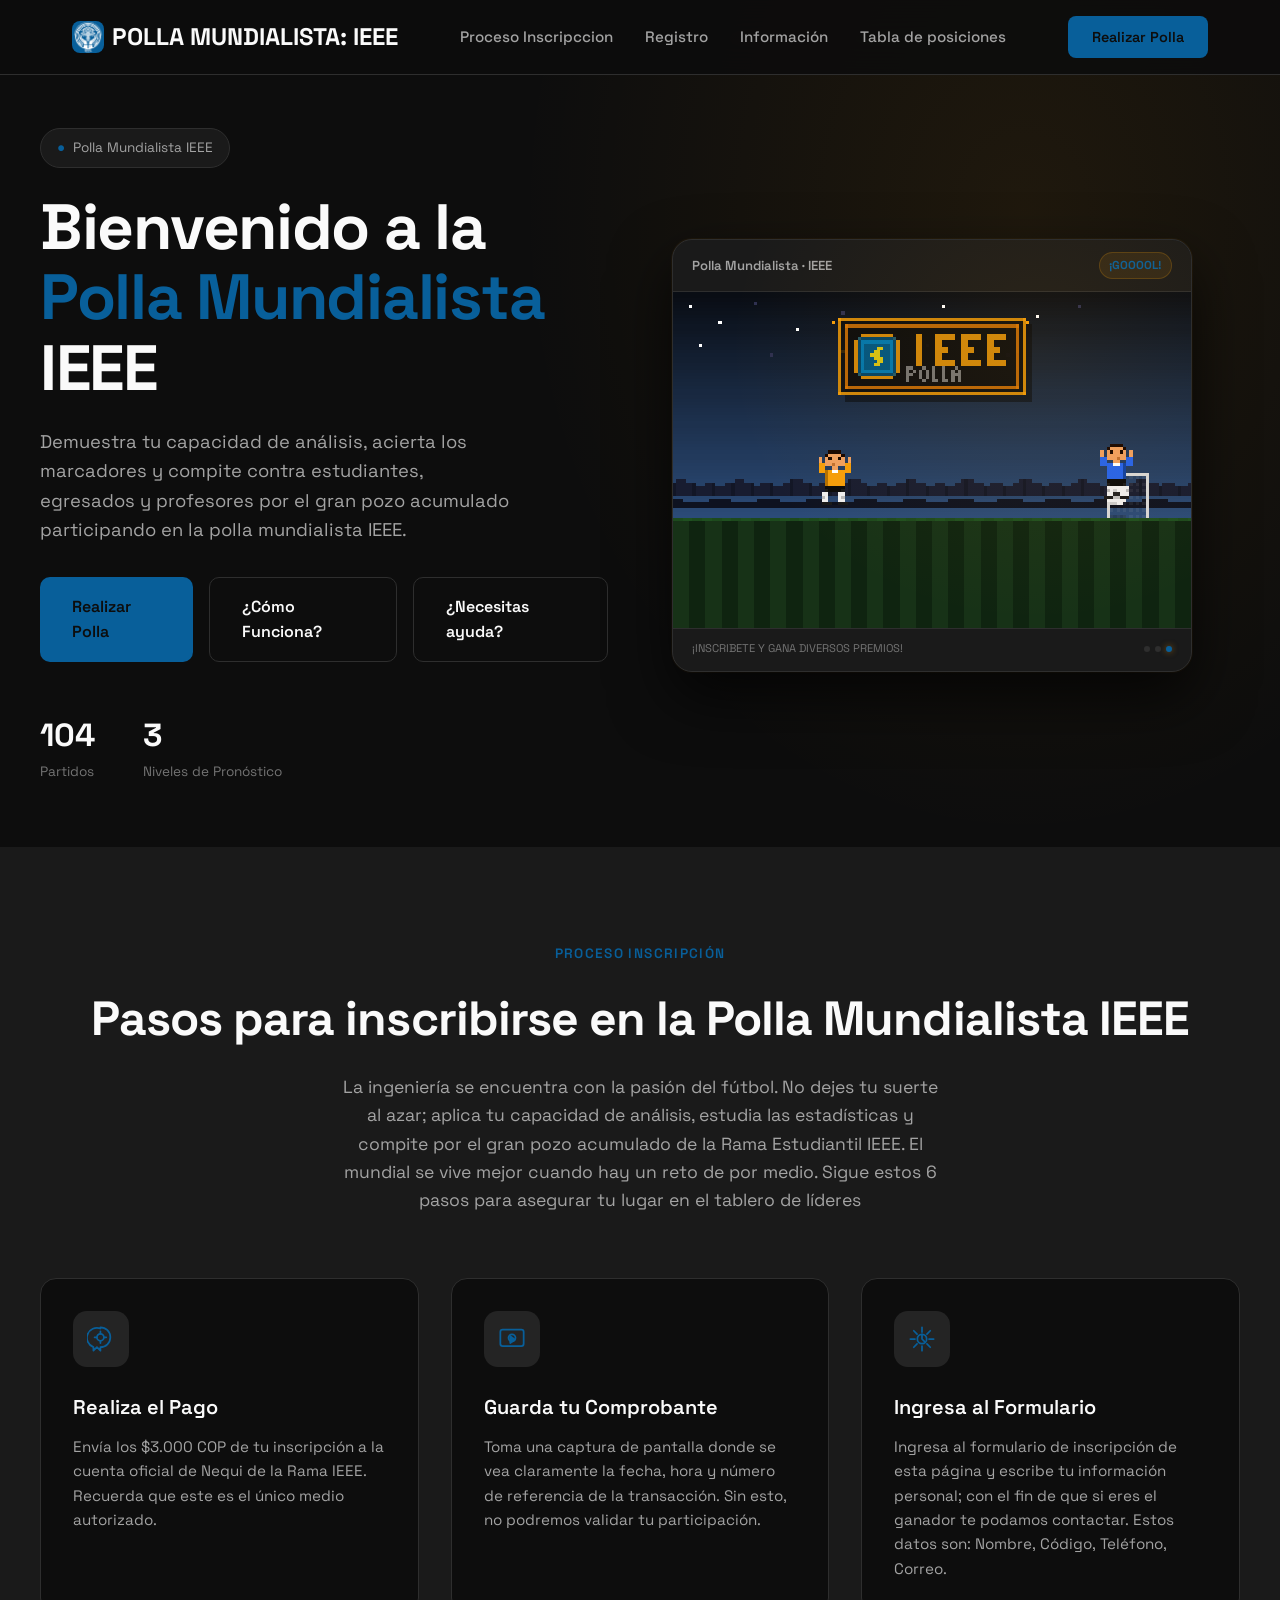
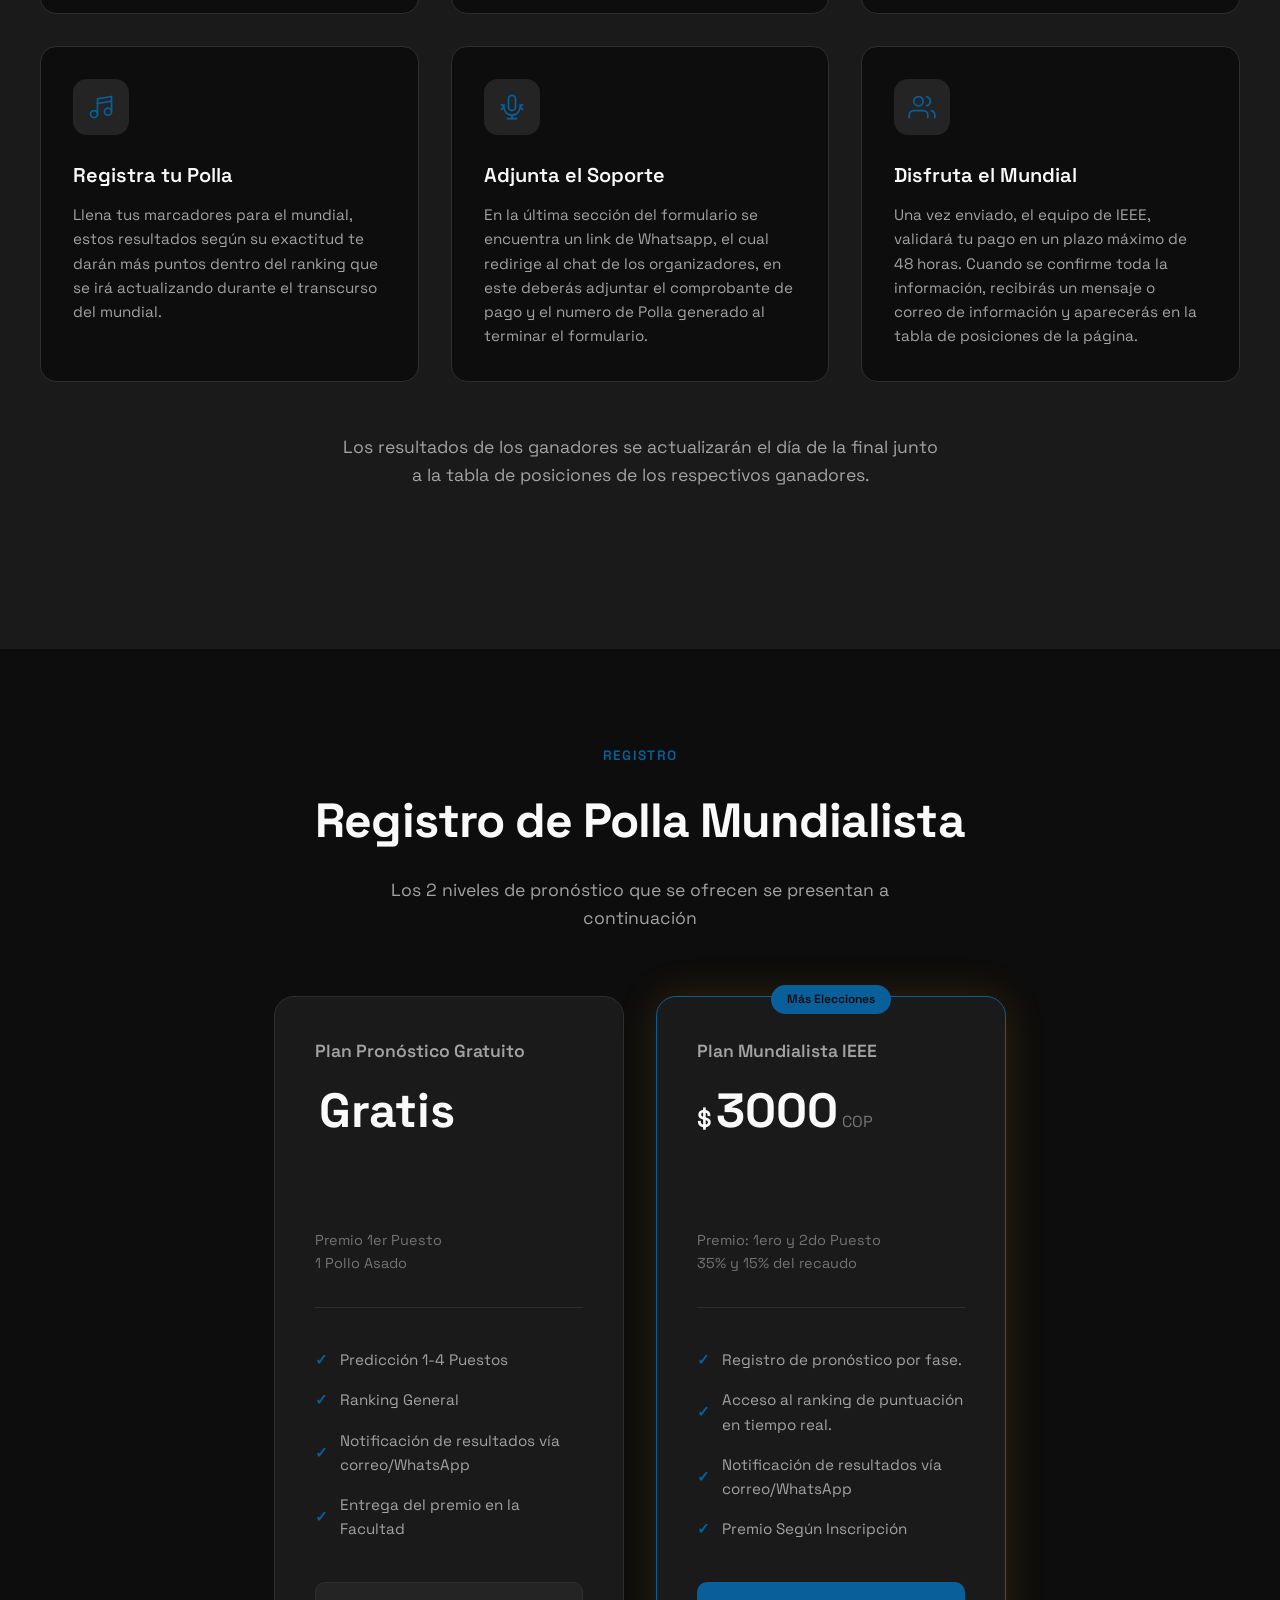
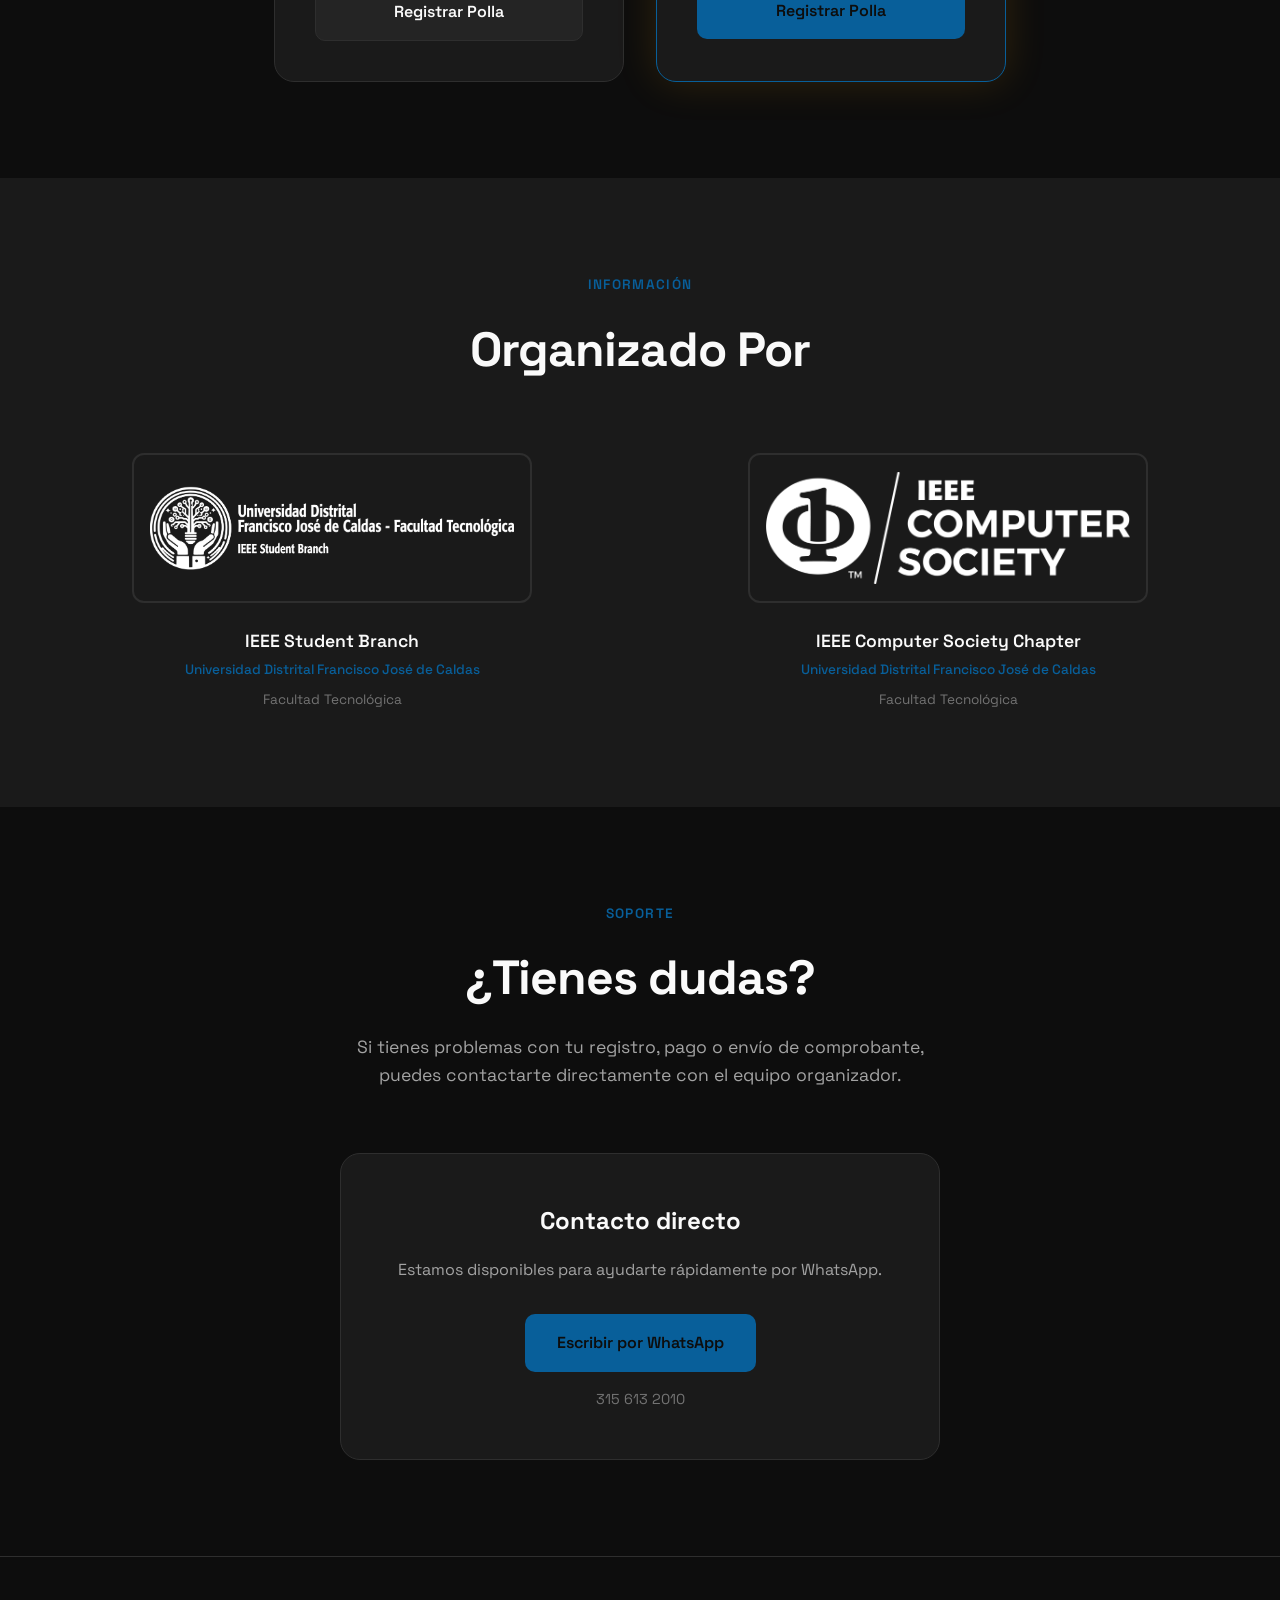
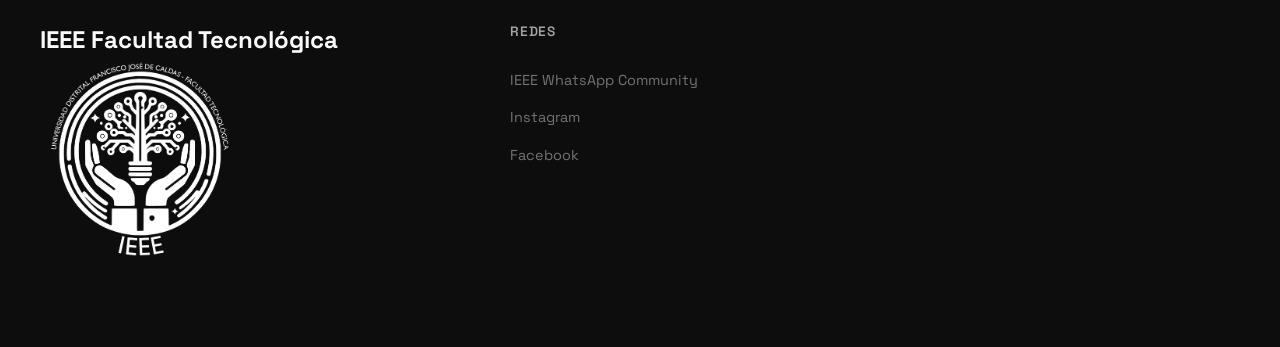
==== commit 6d96dd62: "Fix" ====
--- a/index.html
+++ b/index.html
@@ -1,368 +1,337 @@
 <!doctype html>
 <html lang="en">
-  <head>
-    <meta charset="UTF-8" />
-    <meta name="viewport" content="width=device-width, initial-scale=1.0" />
-    <title>Polla Mundialista IEEE</title>
-    <link rel="preconnect" href="https://fonts.googleapis.com" />
-    <link rel="preconnect" href="https://fonts.gstatic.com" crossorigin />
-    <link
-      href="https://fonts.googleapis.com/css2?family=Space+Grotesk:wght@300;400;500;600;700&display=swap"
-      rel="stylesheet"
-    />
-    <link rel="stylesheet" href="styles.css" />
-  </head>
-  <body>
-    <nav>
-      <div class="nav-container">
-        <a href="#" class="logo">
-          <div class="logo-icon">
-            <img src="images/Master Brand White.png" alt="IEEE Logo" />
-          </div>
-          POLLA MUNDIALISTA: IEEE
-        </a>
-        <ul class="nav-links">
-          <li><a href="#features">Proceso Inscripccion</a></li>
-          <li><a href="#pricing">Registro</a></li>
-          <li><a href="#instructors">Información</a></li>
-          <li><a href="leaderboard.html">Tabla de posiciones</a></li>
-        </ul>
-        <a href="#pricing" class="nav-cta"><span>Realizar Polla</span></a>
-        <button class="mobile-menu-btn">☰</button>
-      </div>
-    </nav>
-    <section class="hero">
-      <div class="hero-container">
-        <div class="hero-content">
-          <div class="hero-badge"><span>●</span> Polla Mundialista IEEE</div>
-          <h1>
-            Bienvenido a la
-            <span class="highlight">Polla Mundialista</span> IEEE
-          </h1>
-          <p class="hero-description">
-            Demuestra tu capacidad de análisis, acierta los marcadores y compite
-            contra estudiantes, egresados y profesores por el gran pozo
-            acumulado participando en la polla mundialista IEEE.
-          </p>
-          <div class="hero-buttons">
-            <a href="#pricing" class="btn-primary"> Realizar Polla → </a>
-            <a href="#features" class="btn-secondary"> ¿Cómo Funciona? </a>
-          </div>
-          <div class="hero-stats">
-            <div class="stat">
-              <div class="stat-value">104</div>
-              <div class="stat-label">Partidos</div>
+
+<head>
+  <meta charset="UTF-8" />
+  <meta name="viewport" content="width=device-width, initial-scale=1.0" />
+  <title>Polla Mundialista IEEE</title>
+  <link rel="preconnect" href="https://fonts.googleapis.com" />
+  <link rel="preconnect" href="https://fonts.gstatic.com" crossorigin />
+  <link href="https://fonts.googleapis.com/css2?family=Space+Grotesk:wght@300;400;500;600;700&display=swap"
+    rel="stylesheet" />
+  <link rel="stylesheet" href="styles.css" />
+</head>
+
+<body>
+  <nav>
+    <div class="nav-container">
+      <a href="#" class="logo">
+        <div class="logo-icon">
+          <img src="images/Master Brand White.png" alt="IEEE Logo" />
+        </div>
+        POLLA MUNDIALISTA: IEEE
+      </a>
+      <ul class="nav-links">
+        <li><a href="#features">Proceso Inscripccion</a></li>
+        <li><a href="#pricing">Registro</a></li>
+        <li><a href="#instructors">Información</a></li>
+        <li><a href="leaderboard.html">Tabla de posiciones</a></li>
+      </ul>
+      <a href="#pricing" class="nav-cta"><span>Realizar Polla</span></a>
+      <button class="mobile-menu-btn">☰</button>
+    </div>
+  </nav>
+  <section class="hero">
+    <div class="hero-container">
+      <div class="hero-content">
+        <div class="hero-badge"><span>●</span> Polla Mundialista IEEE</div>
+        <h1>
+          Bienvenido a la
+          <span class="highlight">Polla Mundialista</span> IEEE
+        </h1>
+        <p class="hero-description">
+          Demuestra tu capacidad de análisis, acierta los marcadores y compite
+          contra estudiantes, egresados y profesores por el gran pozo
+          acumulado participando en la polla mundialista IEEE.
+        </p>
+        <div class="hero-buttons">
+          <a href="#pricing" class="btn-primary"> Realizar Polla</a>
+          <a href="#features" class="btn-secondary"> ¿Cómo Funciona? </a>
+          <a href="#help" class="btn-secondary"> ¿Necesitas ayuda? </a>
+        </div>
+        <div class="hero-stats">
+          <div class="stat">
+            <div class="stat-value">104</div>
+            <div class="stat-label">Partidos</div>
+          </div>
+          <div class="stat">
+            <div class="stat-value">3</div>
+            <div class="stat-label">Niveles de Pronóstico</div>
+          </div>
+        </div>
+      </div>
+      <div class="pixel-scene-wrapper">
+        <div class="pixel-card">
+          <div class="pixel-topbar">
+            <span class="pixel-title">Polla Mundialista · IEEE</span>
+            <span class="pixel-phase" id="phaseLabel">Corriendo...</span>
+          </div>
+          <canvas id="pixelCanvas"></canvas>
+          <div class="pixel-footer">
+            <span class="pixel-hint">¡INSCRIBETE Y GANA DIVERSOS PREMIOS!</span>
+            <div class="pixel-dots" id="phaseDots">
+              <span class="pdot active"></span>
+              <span class="pdot"></span>
+              <span class="pdot"></span>
             </div>
-            <div class="stat">
-              <div class="stat-value">3</div>
-              <div class="stat-label">Niveles de Pronóstico</div>
-            </div>
-          </div>
-        </div>
-        <div class="pixel-scene-wrapper">
-          <div class="pixel-card">
-            <div class="pixel-topbar">
-              <span class="pixel-title">⚽ Polla Mundialista · IEEE</span>
-              <span class="pixel-phase" id="phaseLabel">Corriendo...</span>
-            </div>
-            <canvas id="pixelCanvas"></canvas>
-            <div class="pixel-footer">
-              <span class="pixel-hint"
-                >¡INSCRIBETE Y GANA DIVERSOS PREMIOS!</span
-              >
-              <div class="pixel-dots" id="phaseDots">
-                <span class="pdot active"></span>
-                <span class="pdot"></span>
-                <span class="pdot"></span>
-              </div>
-            </div>
-          </div>
-        </div>
-      </div>
-    </section>
-    <section class="features" id="features">
-      <div class="section-container">
-        <div class="section-header">
-          <div class="section-label">Proceso Inscripción</div>
-          <h2 class="section-title">
-            Pasos para inscribirse en la Polla Mundialista IEEE
-          </h2>
-          <p class="section-description">
-            La ingeniería se encuentra con la pasión del fútbol. No dejes tu
-            suerte al azar; aplica tu capacidad de análisis, estudia las
-            estadísticas y compite por el gran pozo acumulado de la Rama
-            Estudiantil IEEE. El mundial se vive mejor cuando hay un reto de por
-            medio. Sigue estos 6 pasos para asegurar tu lugar en el tablero de
-            líderes
-          </p>
-        </div>
-        <div class="features-grid">
-          <div class="feature-card">
-            <div class="feature-icon">
-              <svg
-                width="28"
-                height="28"
-                viewBox="0 0 24 24"
-                fill="none"
-                stroke="currentColor"
-                stroke-width="1.5"
-                stroke-linecap="round"
-                stroke-linejoin="round"
-              >
-                <path
-                  d="M11.5 2a8.5 8.5 0 0 1 0 17v3l-3-3-3 3v-3a8.5 8.5 0 0 1 6-16z"
-                />
-                <circle cx="11.5" cy="10.5" r="3" />
-                <path d="M11.5 7.5v-2M14.5 10.5h2M11.5 13.5v2M8.5 10.5h-2" />
-              </svg>
-            </div>
-            <h3>Realiza el Pago</h3>
-            <p>
-              Envía los $3.000 COP de tu inscripción a la cuenta oficial de
-              Nequi de la Rama IEEE. Recuerda que este es el único medio
-              autorizado.
-            </p>
-          </div>
-          <div class="feature-card">
-            <div class="feature-icon">
-              <svg
-                width="28"
-                height="28"
-                viewBox="0 0 24 24"
-                fill="none"
-                stroke="currentColor"
-                stroke-width="1.5"
-                stroke-linecap="round"
-                stroke-linejoin="round"
-              >
-                <rect x="2" y="4" width="20" height="14" rx="2" />
-                <circle cx="12" cy="11" r="3" />
-                <path d="M10.5 9.5l4 3-4 3z" fill="currentColor" />
-              </svg>
-            </div>
-            <h3>Guarda tu Comprobante</h3>
-            <p>
-              Toma una captura de pantalla donde se vea claramente la fecha,
-              hora y número de referencia de la transacción. Sin esto, no
-              podremos validar tu participación.
-            </p>
-          </div>
-          <div class="feature-card">
-            <div class="feature-icon">
-              <svg
-                width="28"
-                height="28"
-                viewBox="0 0 24 24"
-                fill="none"
-                stroke="currentColor"
-                stroke-width="1.5"
-                stroke-linecap="round"
-                stroke-linejoin="round"
-              >
-                <path
-                  d="M12 2v4M12 18v4M4.93 4.93l2.83 2.83M16.24 16.24l2.83 2.83M2 12h4M18 12h4M4.93 19.07l2.83-2.83M16.24 7.76l2.83-2.83"
-                />
-                <circle cx="12" cy="12" r="4" />
-                <path d="M12 8v4l2 2" />
-              </svg>
-            </div>
-            <h3>Ingresa al Formulario</h3>
-            <p>
-              Ingresa al formulario de inscripción de esta página y escribe tu
-              información personal; con el fin de que si eres el ganador te
-              podamos contactar. Estos datos son: Nombre, Código, Teléfono,
-              Correo.
-            </p>
-          </div>
-          <div class="feature-card">
-            <div class="feature-icon">
-              <svg
-                width="28"
-                height="28"
-                viewBox="0 0 24 24"
-                fill="none"
-                stroke="currentColor"
-                stroke-width="1.5"
-                stroke-linecap="round"
-                stroke-linejoin="round"
-              >
-                <path d="M9 18V5l12-2v13" />
-                <circle cx="6" cy="18" r="3" />
-                <circle cx="18" cy="16" r="3" />
-                <path d="M9 9l12-2" />
-              </svg>
-            </div>
-            <h3>Registra tu Polla</h3>
-            <p>
-              Llena tus marcadores para el mundial, estos resultados según su
-              exactitud te darán más puntos dentro del ranking que se irá
-              actualizando durante el transcurso del mundial.
-            </p>
-            <p></p>
-          </div>
-          <div class="feature-card">
-            <div class="feature-icon">
-              <svg
-                width="28"
-                height="28"
-                viewBox="0 0 24 24"
-                fill="none"
-                stroke="currentColor"
-                stroke-width="1.5"
-                stroke-linecap="round"
-                stroke-linejoin="round"
-              >
-                <path
-                  d="M12 2a3 3 0 0 0-3 3v7a3 3 0 0 0 6 0V5a3 3 0 0 0-3-3z"
-                />
-                <path d="M19 10v2a7 7 0 0 1-14 0v-2" />
-                <line x1="12" y1="19" x2="12" y2="22" />
-                <path d="M8 22h8" />
-                <path
-                  d="M3 10l1.5 1.5M21 10l-1.5 1.5M3 14l1.5-1.5M21 14l-1.5-1.5"
-                />
-              </svg>
-            </div>
-            <h3>Adjunta el Soporte</h3>
-            <p>
-              En la última sección del formulario se encuentra un link de
-              Whatsapp, el cual redirige al chat de los organizadores, en este
-              deberás adjuntar el comprobante de pago y el numero de Polla
-              generado al terminar el formulario.
-            </p>
-          </div>
-          <div class="feature-card">
-            <div class="feature-icon">
-              <svg
-                width="28"
-                height="28"
-                viewBox="0 0 24 24"
-                fill="none"
-                stroke="currentColor"
-                stroke-width="1.5"
-                stroke-linecap="round"
-                stroke-linejoin="round"
-              >
-                <path d="M17 21v-2a4 4 0 0 0-4-4H5a4 4 0 0 0-4 4v2" />
-                <circle cx="9" cy="7" r="4" />
-                <path d="M23 21v-2a4 4 0 0 0-3-3.87" />
-                <path d="M16 3.13a4 4 0 0 1 0 7.75" />
-              </svg>
-            </div>
-            <h3>Disfruta el Mundial</h3>
-            <p>
-              Una vez enviado, el equipo de IEEE, validará tu pago en un plazo
-              máximo de 48 horas. Cuando se confirme toda la información,
-              recibirás un mensaje o correo de información y aparecerás en la
-              tabla de posiciones de la página.
-            </p>
-          </div>
-        </div>
-        <br /><br />
-        <div class="section-header">
-          <p class="section-description">
-            Los resultados de los ganadores se actualizarán el día de la final
-            junto a la tabla de posiciones de los respectivos ganadores.
-          </p>
-        </div>
-      </div>
-    </section>
-    <section class="pricing" id="pricing">
-      <div class="section-container">
-        <div class="section-header">
-          <div class="section-label">Registro</div>
-          <h2 class="section-title">Registro de Polla Mundialista</h2>
-          <p class="section-description">
-            Los 2 niveles de pronóstico que se ofrecen se presentan a
-            continuación
-          </p>
-        </div>
-        <div class="pricing-grid">
-          <div class="pricing-card">
-            <div class="pricing-name">Plan Pronóstico Gratuito</div>
-            <div class="pricing-price"><span class="currency"></span>Gratis</div>
-            <div class="pricing-billed"></div>
-            <div class="pricing-savings"></div>
-            <p class="pricing-description">Premio 1er Puesto <br> 1 Pollo Asado</p>
-            <ul class="pricing-features">
-              <li>Predicción 1-4 Puestos</li>
-              <li>Ranking General</li>
-              <li>Notificación de resultados vía correo/WhatsApp</li>
-              <li>Entrega del premio en la Facultad</li>
-            </ul>
-            <a href="form.html" class="pricing-btn">Registrar Polla</a>
-          </div>
-          <div class="pricing-card featured" id="proCard">
-            <div class="pricing-name">Plan Mundialista IEEE</div>
-            <div class="pricing-price">
-              <span class="currency">$</span><span id="proPrice">3000</span
-              ><span class="period">COP</span>
-            </div>
-            <div class="pricing-billed" id="proBilled"></div>
-            <div class="pricing-savings" id="proSavings"></div>
-            <p class="pricing-description">Premio: 1ero y 2do Puesto<br>35% y 15% del recaudo<br></p>
-            <ul class="pricing-features">
-              <li>Registro de pronóstico por fase.</li>
-              <li>Acceso al ranking de puntuación en tiempo real.</li>
-              <li>Notificación de resultados vía correo/WhatsApp</li>
-              <li>Premio Según Inscripción</li>
-            </ul>
-            <a href="form.html" class="pricing-btn">Registrar Polla</a>
-          </div>
-      </div>
-    </section>
-    <section class="instructors" id="instructors">
-      <div class="section-container">
-        <div class="section-header">
-          <div class="section-label">Información</div>
-          <h2 class="section-title">Organizado Por</h2>
+          </div>
+        </div>
+      </div>
+    </div>
+  </section>
+  <section class="features" id="features">
+    <div class="section-container">
+      <div class="section-header">
+        <div class="section-label">Proceso Inscripción</div>
+        <h2 class="section-title">
+          Pasos para inscribirse en la Polla Mundialista IEEE
+        </h2>
+        <p class="section-description">
+          La ingeniería se encuentra con la pasión del fútbol. No dejes tu
+          suerte al azar; aplica tu capacidad de análisis, estudia las
+          estadísticas y compite por el gran pozo acumulado de la Rama
+          Estudiantil IEEE. El mundial se vive mejor cuando hay un reto de por
+          medio. Sigue estos 6 pasos para asegurar tu lugar en el tablero de
+          líderes
+        </p>
+      </div>
+      <div class="features-grid">
+        <div class="feature-card">
+          <div class="feature-icon">
+            <svg width="28" height="28" viewBox="0 0 24 24" fill="none" stroke="currentColor" stroke-width="1.5"
+              stroke-linecap="round" stroke-linejoin="round">
+              <path d="M11.5 2a8.5 8.5 0 0 1 0 17v3l-3-3-3 3v-3a8.5 8.5 0 0 1 6-16z" />
+              <circle cx="11.5" cy="10.5" r="3" />
+              <path d="M11.5 7.5v-2M14.5 10.5h2M11.5 13.5v2M8.5 10.5h-2" />
+            </svg>
+          </div>
+          <h3>Realiza el Pago</h3>
+          <p>
+            Envía los $3.000 COP de tu inscripción a la cuenta oficial de
+            Nequi de la Rama IEEE. Recuerda que este es el único medio
+            autorizado.
+          </p>
+        </div>
+        <div class="feature-card">
+          <div class="feature-icon">
+            <svg width="28" height="28" viewBox="0 0 24 24" fill="none" stroke="currentColor" stroke-width="1.5"
+              stroke-linecap="round" stroke-linejoin="round">
+              <rect x="2" y="4" width="20" height="14" rx="2" />
+              <circle cx="12" cy="11" r="3" />
+              <path d="M10.5 9.5l4 3-4 3z" fill="currentColor" />
+            </svg>
+          </div>
+          <h3>Guarda tu Comprobante</h3>
+          <p>
+            Toma una captura de pantalla donde se vea claramente la fecha,
+            hora y número de referencia de la transacción. Sin esto, no
+            podremos validar tu participación.
+          </p>
+        </div>
+        <div class="feature-card">
+          <div class="feature-icon">
+            <svg width="28" height="28" viewBox="0 0 24 24" fill="none" stroke="currentColor" stroke-width="1.5"
+              stroke-linecap="round" stroke-linejoin="round">
+              <path
+                d="M12 2v4M12 18v4M4.93 4.93l2.83 2.83M16.24 16.24l2.83 2.83M2 12h4M18 12h4M4.93 19.07l2.83-2.83M16.24 7.76l2.83-2.83" />
+              <circle cx="12" cy="12" r="4" />
+              <path d="M12 8v4l2 2" />
+            </svg>
+          </div>
+          <h3>Ingresa al Formulario</h3>
+          <p>
+            Ingresa al formulario de inscripción de esta página y escribe tu
+            información personal; con el fin de que si eres el ganador te
+            podamos contactar. Estos datos son: Nombre, Código, Teléfono,
+            Correo.
+          </p>
+        </div>
+        <div class="feature-card">
+          <div class="feature-icon">
+            <svg width="28" height="28" viewBox="0 0 24 24" fill="none" stroke="currentColor" stroke-width="1.5"
+              stroke-linecap="round" stroke-linejoin="round">
+              <path d="M9 18V5l12-2v13" />
+              <circle cx="6" cy="18" r="3" />
+              <circle cx="18" cy="16" r="3" />
+              <path d="M9 9l12-2" />
+            </svg>
+          </div>
+          <h3>Registra tu Polla</h3>
+          <p>
+            Llena tus marcadores para el mundial, estos resultados según su
+            exactitud te darán más puntos dentro del ranking que se irá
+            actualizando durante el transcurso del mundial.
+          </p>
+          <p></p>
+        </div>
+        <div class="feature-card">
+          <div class="feature-icon">
+            <svg width="28" height="28" viewBox="0 0 24 24" fill="none" stroke="currentColor" stroke-width="1.5"
+              stroke-linecap="round" stroke-linejoin="round">
+              <path d="M12 2a3 3 0 0 0-3 3v7a3 3 0 0 0 6 0V5a3 3 0 0 0-3-3z" />
+              <path d="M19 10v2a7 7 0 0 1-14 0v-2" />
+              <line x1="12" y1="19" x2="12" y2="22" />
+              <path d="M8 22h8" />
+              <path d="M3 10l1.5 1.5M21 10l-1.5 1.5M3 14l1.5-1.5M21 14l-1.5-1.5" />
+            </svg>
+          </div>
+          <h3>Adjunta el Soporte</h3>
+          <p>
+            En la última sección del formulario se encuentra un link de
+            Whatsapp, el cual redirige al chat de los organizadores, en este
+            deberás adjuntar el comprobante de pago y el numero de Polla
+            generado al terminar el formulario.
+          </p>
+        </div>
+        <div class="feature-card">
+          <div class="feature-icon">
+            <svg width="28" height="28" viewBox="0 0 24 24" fill="none" stroke="currentColor" stroke-width="1.5"
+              stroke-linecap="round" stroke-linejoin="round">
+              <path d="M17 21v-2a4 4 0 0 0-4-4H5a4 4 0 0 0-4 4v2" />
+              <circle cx="9" cy="7" r="4" />
+              <path d="M23 21v-2a4 4 0 0 0-3-3.87" />
+              <path d="M16 3.13a4 4 0 0 1 0 7.75" />
+            </svg>
+          </div>
+          <h3>Disfruta el Mundial</h3>
+          <p>
+            Una vez enviado, el equipo de IEEE, validará tu pago en un plazo
+            máximo de 48 horas. Cuando se confirme toda la información,
+            recibirás un mensaje o correo de información y aparecerás en la
+            tabla de posiciones de la página.
+          </p>
+        </div>
+      </div>
+      <br /><br />
+      <div class="section-header">
+        <p class="section-description">
+          Los resultados de los ganadores se actualizarán el día de la final
+          junto a la tabla de posiciones de los respectivos ganadores.
+        </p>
+      </div>
+    </div>
+  </section>
+  <section class="pricing" id="pricing">
+    <div class="section-container">
+      <div class="section-header">
+        <div class="section-label">Registro</div>
+        <h2 class="section-title">Registro de Polla Mundialista</h2>
+        <p class="section-description">
+          Los 2 niveles de pronóstico que se ofrecen se presentan a
+          continuación
+        </p>
+      </div>
+      <div class="pricing-grid">
+        <div class="pricing-card">
+          <div class="pricing-name">Plan Pronóstico Gratuito</div>
+          <div class="pricing-price"><span class="currency"></span>Gratis</div>
+          <div class="pricing-billed"></div>
+          <div class="pricing-savings"></div>
+          <p class="pricing-description">Premio 1er Puesto <br> 1 Pollo Asado</p>
+          <ul class="pricing-features">
+            <li>Predicción 1-4 Puestos</li>
+            <li>Ranking General</li>
+            <li>Notificación de resultados vía correo/WhatsApp</li>
+            <li>Entrega del premio en la Facultad</li>
+          </ul>
+          <a href="form.html" class="pricing-btn">Registrar Polla</a>
+        </div>
+        <div class="pricing-card featured" id="proCard">
+          <div class="pricing-name">Plan Mundialista IEEE</div>
+          <div class="pricing-price">
+            <span class="currency">$</span><span id="proPrice">3000</span><span class="period">COP</span>
+          </div>
+          <div class="pricing-billed" id="proBilled"></div>
+          <div class="pricing-savings" id="proSavings"></div>
+          <p class="pricing-description">Premio: 1ero y 2do Puesto<br>35% y 15% del recaudo<br></p>
+          <ul class="pricing-features">
+            <li>Registro de pronóstico por fase.</li>
+            <li>Acceso al ranking de puntuación en tiempo real.</li>
+            <li>Notificación de resultados vía correo/WhatsApp</li>
+            <li>Premio Según Inscripción</li>
+          </ul>
+          <a href="form.html" class="pricing-btn">Registrar Polla</a>
+        </div>
+      </div>
+  </section>
+  <section class="instructors" id="instructors">
+    <div class="section-container">
+      <div class="section-header">
+        <div class="section-label">Información</div>
+        <h2 class="section-title">Organizado Por</h2>
+      </div>
+      <div class="instructors-grid">
+        <div class="instructor-card">
+          <div class="instructor-image">
+            <img src="images/Tagline Brand.png" alt="IEEE" />
+          </div>
+          <div class="instructor-name">IEEE Student Branch</div>
+          <div class="instructor-role">
+            Universidad Distrital Francisco José de Caldas
+          </div>
+          <p class="instructor-bio">Facultad Tecnológica</p>
         </div>
         <div class="instructors-grid">
           <div class="instructor-card">
             <div class="instructor-image">
-              <img src="images/Tagline Brand.png" alt="IEEE" />
+              <img src="images/IEEE_Computer.png" alt="IEEE" />
             </div>
-            <div class="instructor-name">IEEE Student Branch</div>
+            <div class="instructor-name">IEEE Computer Society Chapter</div>
             <div class="instructor-role">
               Universidad Distrital Francisco José de Caldas
             </div>
             <p class="instructor-bio">Facultad Tecnológica</p>
           </div>
-          <div class="instructors-grid">
-            <div class="instructor-card">
-              <div class="instructor-image">
-                <img src="images/IEEE_Computer.png" alt="IEEE" />
-              </div>
-              <div class="instructor-name">IEEE Computer Society Chapter</div>
-              <div class="instructor-role">
-                Universidad Distrital Francisco José de Caldas
-              </div>
-              <p class="instructor-bio">Facultad Tecnológica</p>
-            </div>
-          </div>
-        </div>
-      </div>
-    </section>
-    <!-- Footer -->
-    <footer>
-      <div class="footer-container">
-        <div class="footer-grid">
-          <div class="footer-brand">
-            <a href="#" class="logo">IEEE Facultad Tecnológica
+        </div>
+      </div>
+    </div>
+  </section>
+  <section class="help" id="help">
+    <div class="section-container">
+      <div class="section-header">
+        <div class="section-label">Soporte</div>
+        <h2 class="section-title">¿Tienes dudas?</h2>
+        <p class="section-description">
+          Si tienes problemas con tu registro, pago o envío de comprobante,
+          puedes contactarte directamente con el equipo organizador.
+        </p>
+      </div>
+      <div class="help-card">
+        <div class="help-content">
+          <h3>Contacto directo</h3>
+          <p>Estamos disponibles para ayudarte rápidamente por WhatsApp.</p>
+          <div class="help-actions">
+            <a href="https://wa.me/573156132010" target="_blank" class="btn-primary">
+              Escribir por WhatsApp 
             </a>
-            <img src="images/Master Brand White.png" alt="IEEE logo" width="200px">
-          </div>
-          <div>
-            <h4 class="footer-title">REDES</h4>
-            <ul class="footer-links">
-              <li><a href="https://chat.whatsapp.com/DyvvelmxJ3DF8fblLTLEma" >IEEE WhatsApp Community</a></li>
-              <li><a href="https://www.instagram.com/ieee.udistrital.tecno?utm_source=ig_web_button_share_sheet&igsh=ZDNlZDc0MzIxNw==" >Instagram</a></li>
-              <li><a href="https://www.facebook.com/profile.php?id=61559381924677">Facebook</a></li>
-            </ul>
-          </div>
-        </div>
-      </div>
-    </footer>
-    <script src="script.js"></script>
-  </body>
-</html>
+            <span class="help-number">315 613 2010</span>
+          </div>
+        </div>
+      </div>
+    </div>
+  </section>
+  <footer>
+    <div class="footer-container">
+      <div class="footer-grid">
+        <div class="footer-brand">
+          <a href="#" class="logo">IEEE Facultad Tecnológica
+          </a>
+          <img src="images/Master Brand White.png" alt="IEEE logo" width="200px">
+        </div>
+        <div>
+          <h4 class="footer-title">REDES</h4>
+          <ul class="footer-links">
+            <li><a href="https://chat.whatsapp.com/DyvvelmxJ3DF8fblLTLEma">IEEE WhatsApp Community</a></li>
+            <li><a
+                href="https://www.instagram.com/ieee.udistrital.tecno?utm_source=ig_web_button_share_sheet&igsh=ZDNlZDc0MzIxNw==">Instagram</a>
+            </li>
+            <li><a href="https://www.facebook.com/profile.php?id=61559381924677">Facebook</a></li>
+          </ul>
+        </div>
+      </div>
+    </div>
+  </footer>
+  <script src="script.js"></script>
+</body>
+
+</html>
--- a/styles.css
+++ b/styles.css
@@ -1431,4 +1431,56 @@
 .pdot { width:6px; height:6px; border-radius:50%; background:var(--border); transition:background .3s; }
 .pdot.active { background:var(--accent); box-shadow:0 0 6px rgba(245,158,11,.5); }
 
-@media(max-width:1024px){ .pixel-scene-wrapper{ order:0; margin:0 auto; } }+@media(max-width:1024px){ .pixel-scene-wrapper{ order:0; margin:0 auto; } }
+
+.instructor-image img {
+  filter: brightness(0) invert(1); 
+}
+
+.instructor-card:hover .instructor-image img {
+  filter: none; 
+}
+
+/* Help Section */
+.help {
+  padding: 6rem 2rem;
+}
+
+.help-card {
+  background: var(--bg-card);
+  border: 1px solid var(--border);
+  border-radius: 20px;
+  padding: 3rem;
+  text-align: center;
+  max-width: 600px;
+  margin: 0 auto;
+  transition: all 0.3s;
+}
+
+.help-card:hover {
+  border-color: var(--accent);
+  transform: translateY(-4px);
+  box-shadow: 0 20px 40px rgba(0,0,0,0.4);
+}
+
+.help-content h3 {
+  font-size: 1.5rem;
+  margin-bottom: 1rem;
+}
+
+.help-content p {
+  color: var(--text-secondary);
+  margin-bottom: 2rem;
+}
+
+.help-actions {
+  display: flex;
+  flex-direction: column;
+  gap: 1rem;
+  align-items: center;
+}
+
+.help-number {
+  font-size: 0.9rem;
+  color: var(--text-muted);
+}
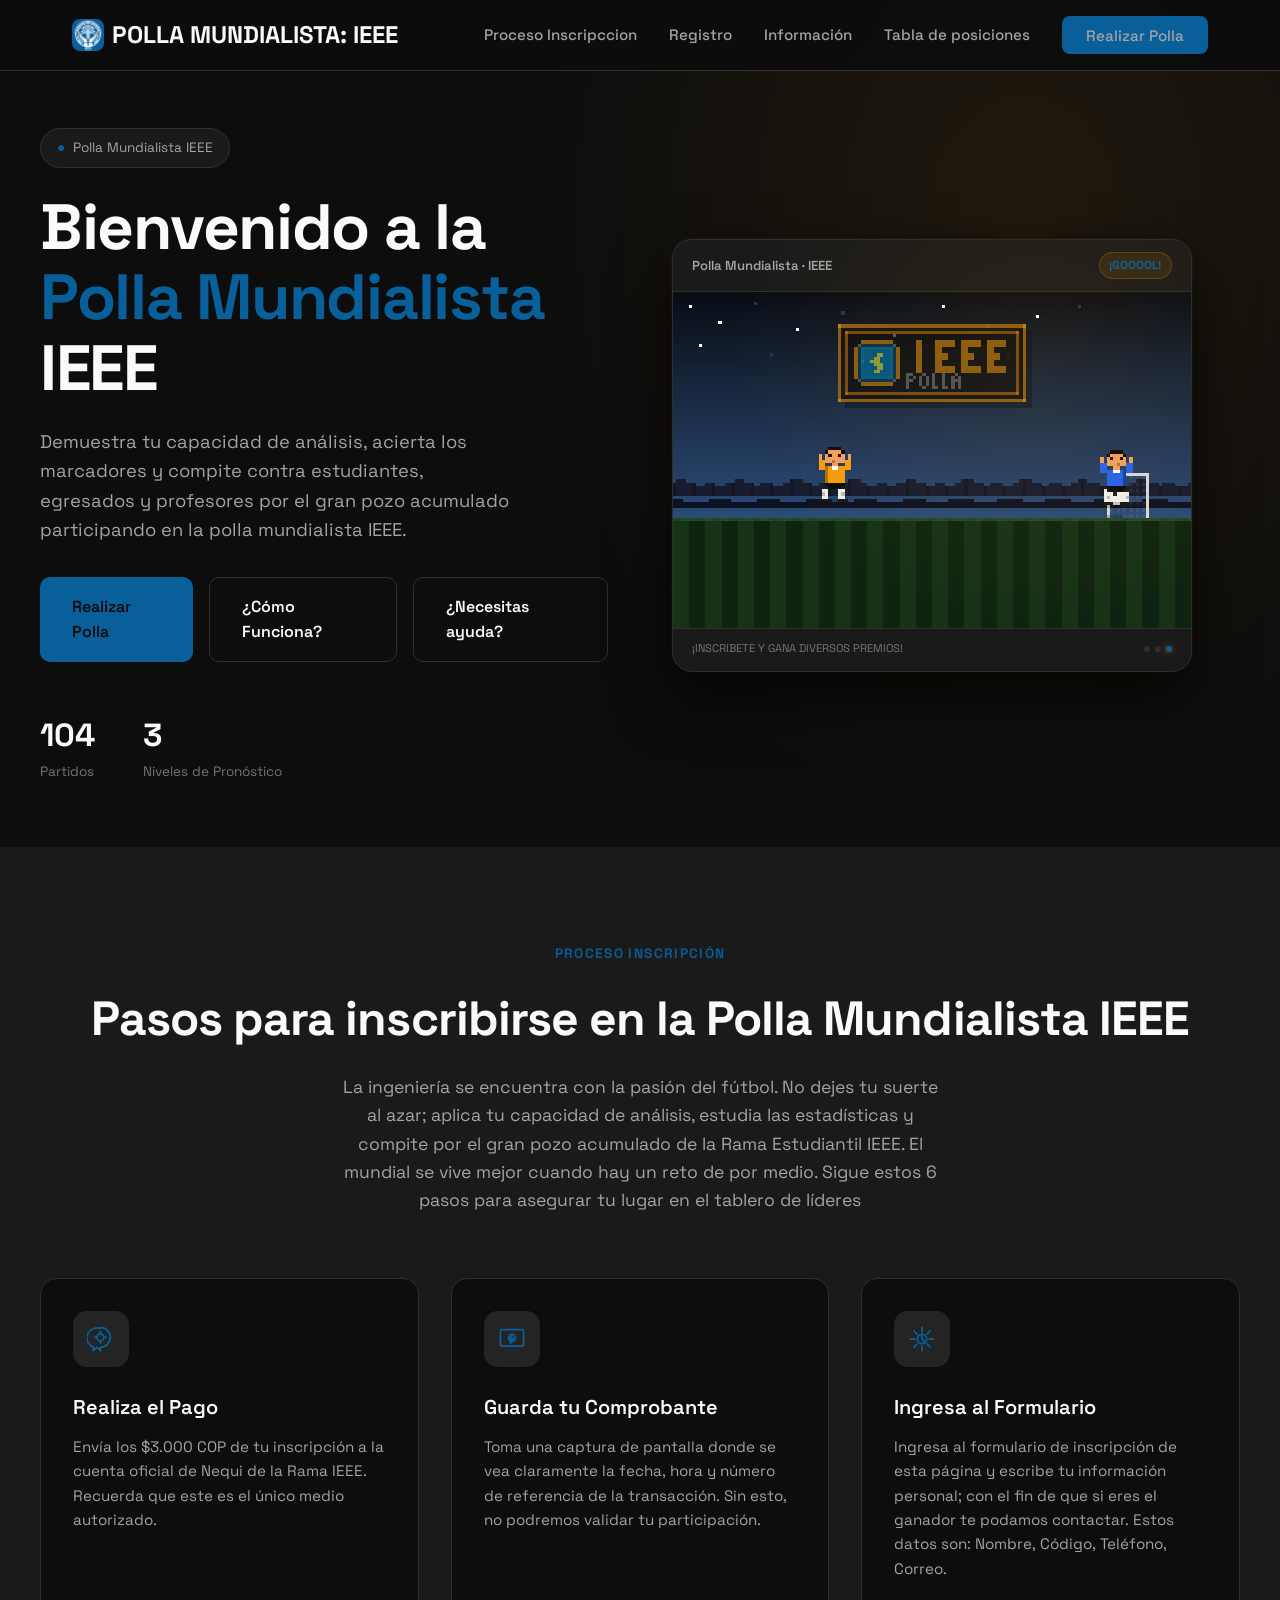
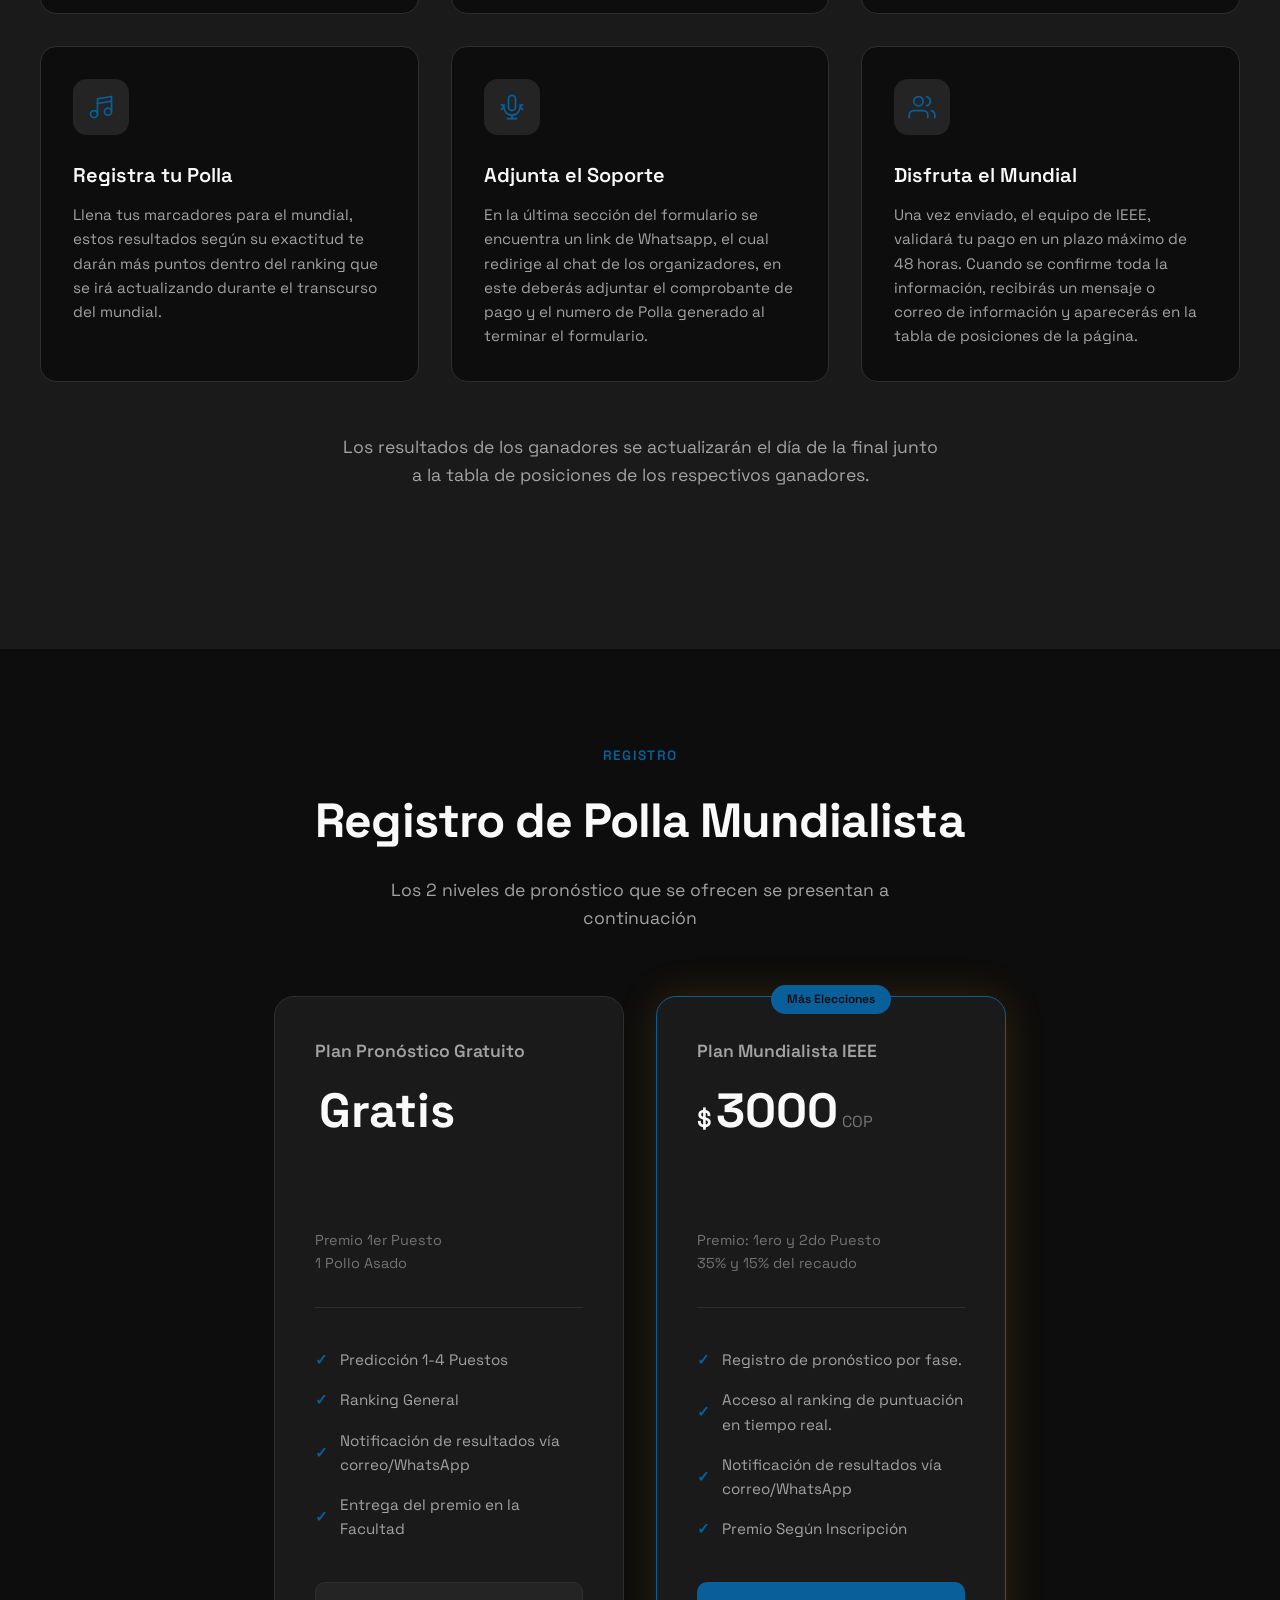
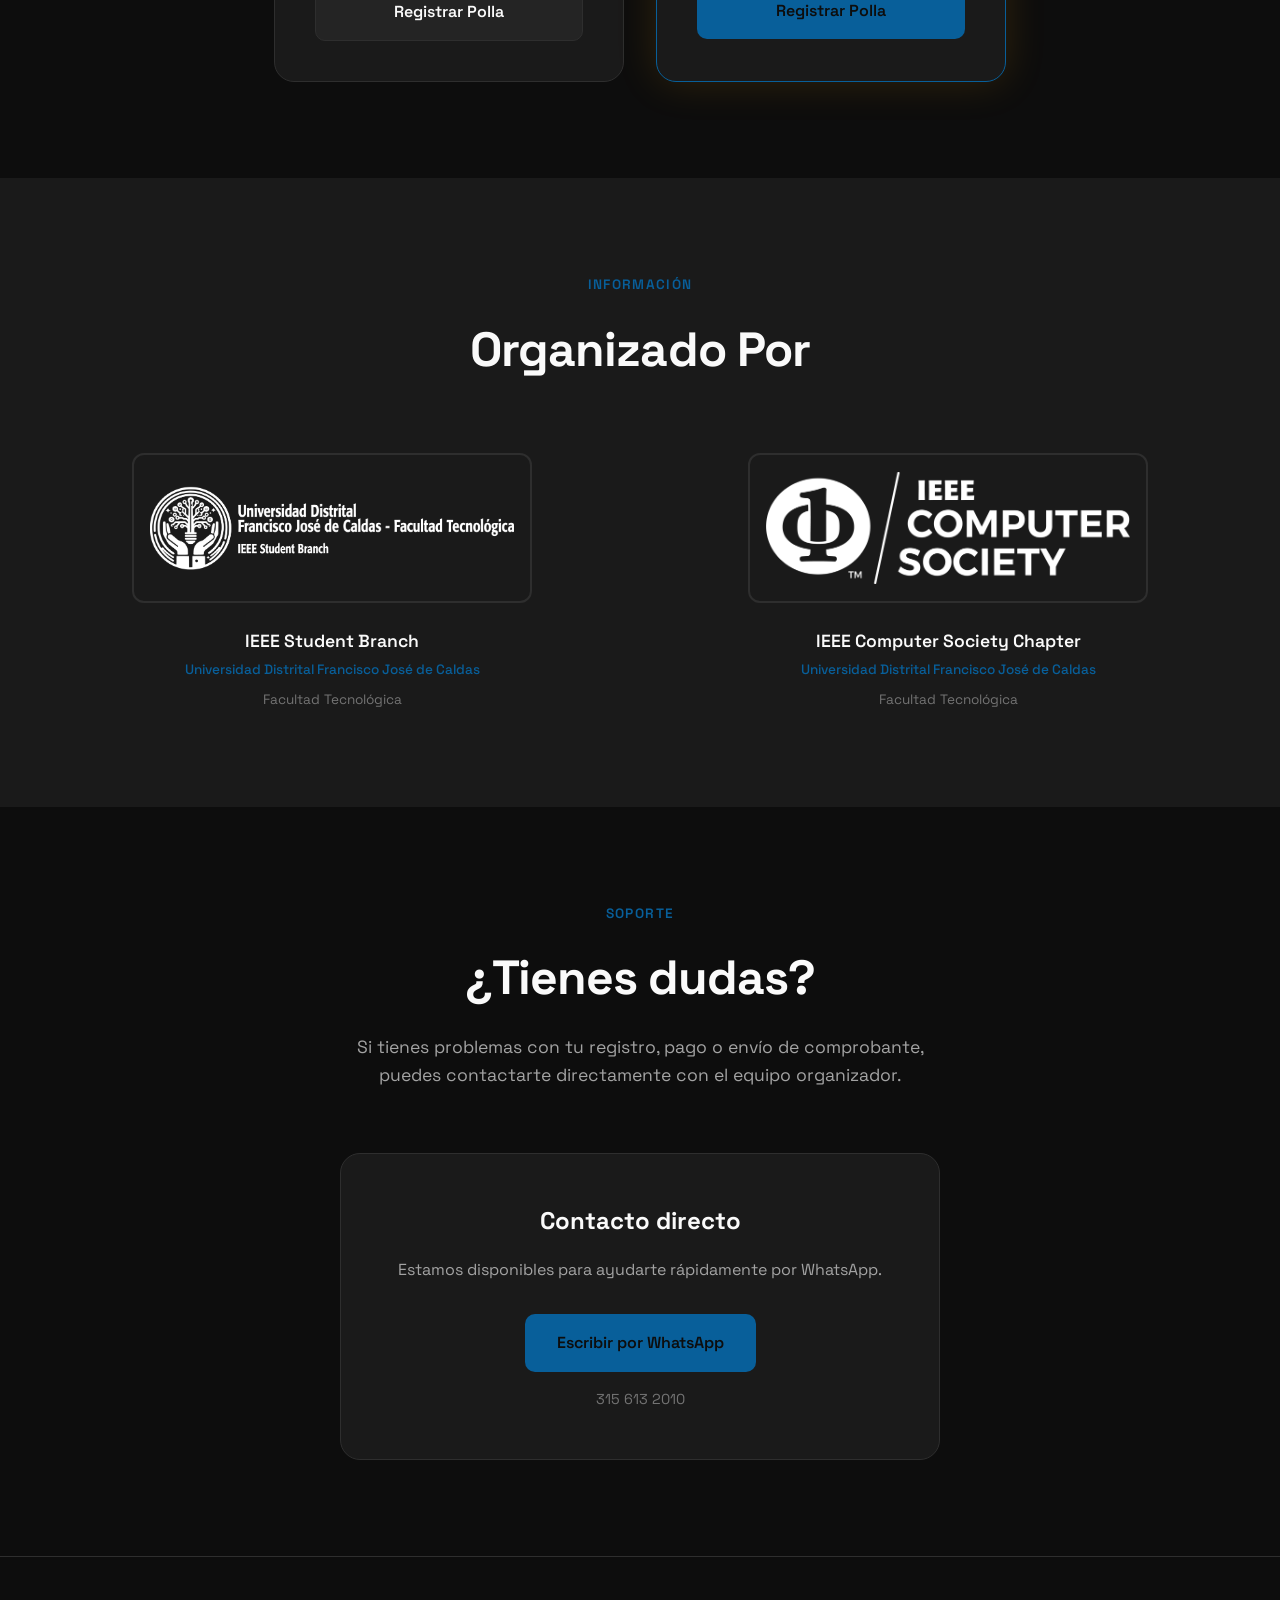
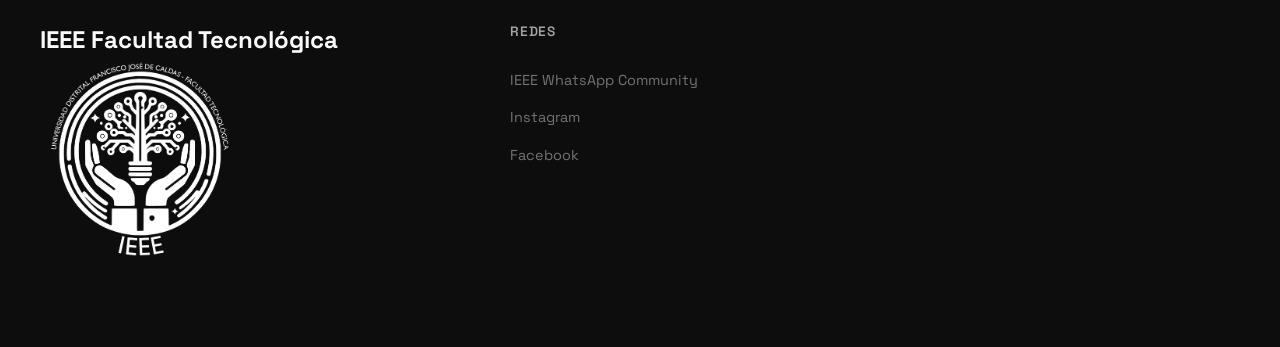
==== commit a36a880f: "Cambios index" ====
--- a/index.html
+++ b/index.html
@@ -26,8 +26,8 @@
         <li><a href="#pricing">Registro</a></li>
         <li><a href="#instructors">Información</a></li>
         <li><a href="leaderboard.html">Tabla de posiciones</a></li>
+        <li><a href="#pricing" class="nav-cta"><span>Realizar Polla</span></a></li>
       </ul>
-      <a href="#pricing" class="nav-cta"><span>Realizar Polla</span></a>
       <button class="mobile-menu-btn">☰</button>
     </div>
   </nav>
--- a/styles.css
+++ b/styles.css
@@ -1207,7 +1207,7 @@
 }
 
 /* Responsive */
-@media (max-width: 1024px) {
+@media (max-width: 768px) {
 	.hero-container {
 		grid-template-columns: 1fr;
 		text-align: center;
@@ -1260,131 +1260,53 @@
 	.footer-grid {
 		grid-template-columns: 1fr 1fr;
 	}
-}
-
-@media (max-width: 880px) {
-
-	.nav-links,
-	.nav-cta {
-		display: none;
+
+	.nav-links {
+    position: absolute;
+    top: 100%;
+    left: 0;
+    width: 100%;
+    background: #0a0a0f;
+    flex-direction: column;
+    align-items: center;
+    padding: 20px 0;
+
+    display: none; /* 👈 oculto por defecto */
+  }
+
+  .nav-links.active {
+    display: flex; 
+  }
+
+  .nav-cta {
+    position: absolute;
+    left: 50%;
+    transform: translateX(-50%);
+    display: none;
+  }
+
+  .feature-card:hover {
+  transform: translateY(-6px) scale(1.01);
 	}
 
-	.mobile-menu-btn {
-		display: block;
-	}
-
-	/* Mobile Menu */
-	.nav-links.active {
-		display: flex;
-		flex-direction: column;
-		position: absolute;
-		top: 100%;
-		left: 0;
-		right: 0;
-		background: rgba(13, 13, 13, 0.98);
-		backdrop-filter: blur(20px);
-		padding: 0.5rem 0 0 0;
-		gap: 0;
-	}
-
-	.nav-links.active li {
-		border-bottom: 1px solid var(--border);
-	}
-
-	.nav-links.active li:last-child {
-		border-bottom: none;
-	}
-
-	.nav-links.active a {
-		display: block;
-		padding: 1.35rem 2rem;
-		font-size: 1.1rem;
-	}
-
-	.nav-cta.active {
-		display: block;
-		position: absolute;
-		top: 100%;
-		left: 0;
-		right: 0;
-		text-align: center;
-		background: var(--bg-dark);
-		padding: 1.5rem 2rem;
-		border-top: 1px solid var(--border);
-	}
-
-	.nav-cta.active span {
-		display: block;
-		background: var(--accent);
-		color: var(--bg-dark);
-		padding: 1rem;
-		border-radius: 8px;
-		font-weight: 600;
-	}
-
-	.hero {
-		padding: 6rem 1rem 3rem;
-	}
-
-	.hero h1 {
-		font-size: 2rem;
-	}
-
-	.hero-buttons {
-		flex-direction: column;
-	}
-
-	.hero-stats {
-		flex-direction: column;
-		gap: 1.5rem;
-	}
-
-	.stat {
-		text-align: center;
-	}
-
-	.guitar-card {
-		padding: 1rem;
-	}
-
-	.fretboard-grid {
-		grid-template-rows: repeat(6, 28px);
-	}
-
-	.string-labels {
-		height: calc(6 * 28px);
-		left: -24px;
-	}
-
-	.string-label {
-		height: 28px;
-		font-size: 0.6rem;
-	}
-
-	.note-marker {
-		width: 14px;
-		height: 14px;
-		font-size: 0.4rem;
-	}
-
-	.instructors-grid {
-		grid-template-columns: 1fr;
-	}
-
-	.footer-grid {
-		grid-template-columns: 1fr;
-		text-align: center;
-	}
-
-	.footer-brand p {
-		margin: 1rem auto;
-	}
-
-	.footer-bottom {
-		flex-direction: column;
-		gap: 1rem;
-		text-align: center;
-	}
+  .nav-cta.active {
+  display: block;
+  position: absolute;
+  top: calc(100% + 176px);
+  left: 0;
+  right: 0;
+  text-align: center;
+}
+
+
+  .mobile-menu-btn {
+    display: block;
+    font-size: 24px;
+    background: none;
+    border: none;
+    color: white;
+    cursor: pointer;
+  }
 }
 
 .pixel-scene-wrapper { position:relative; z-index:1; width:100%; max-width:520px; }
@@ -1483,4 +1405,10 @@
 .help-number {
   font-size: 0.9rem;
   color: var(--text-muted);
+}
+
+@media (min-width: 769px) {
+  .mobile-menu-btn {
+    display: none;
+  }
 }
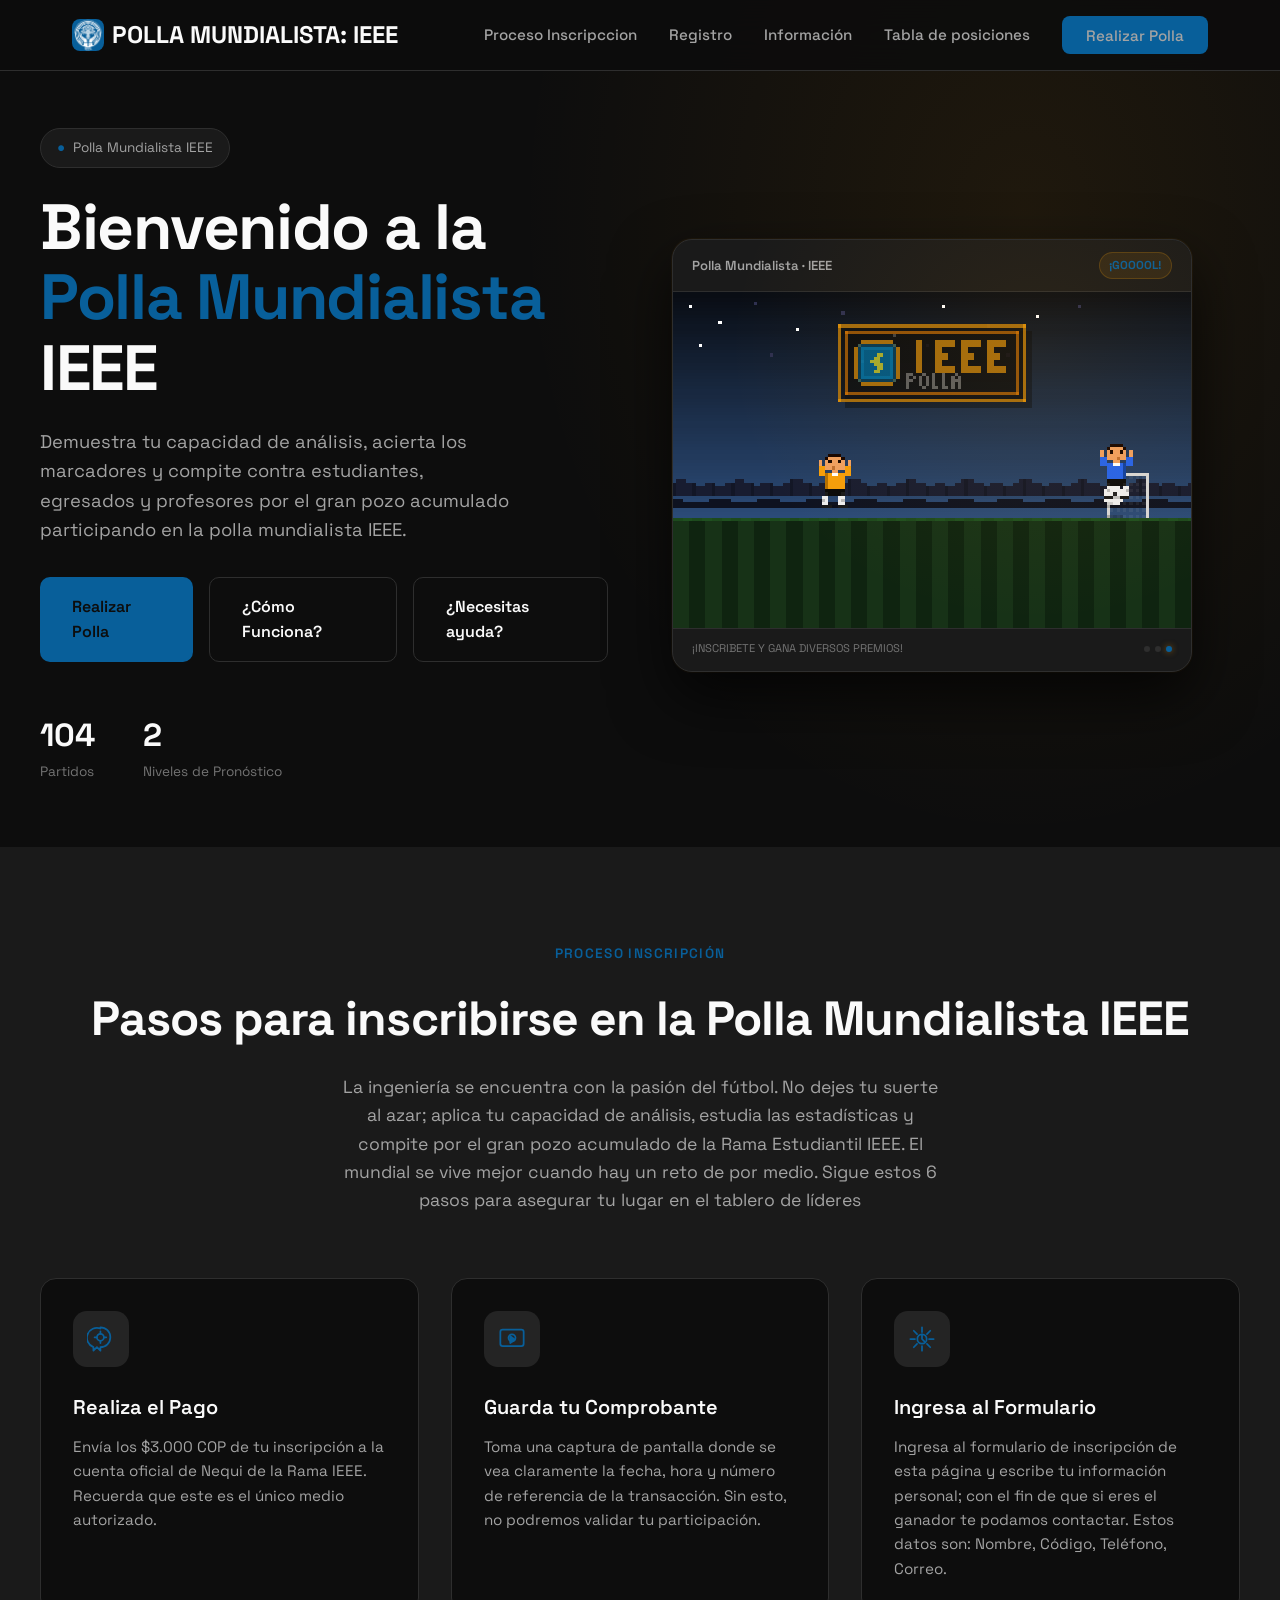
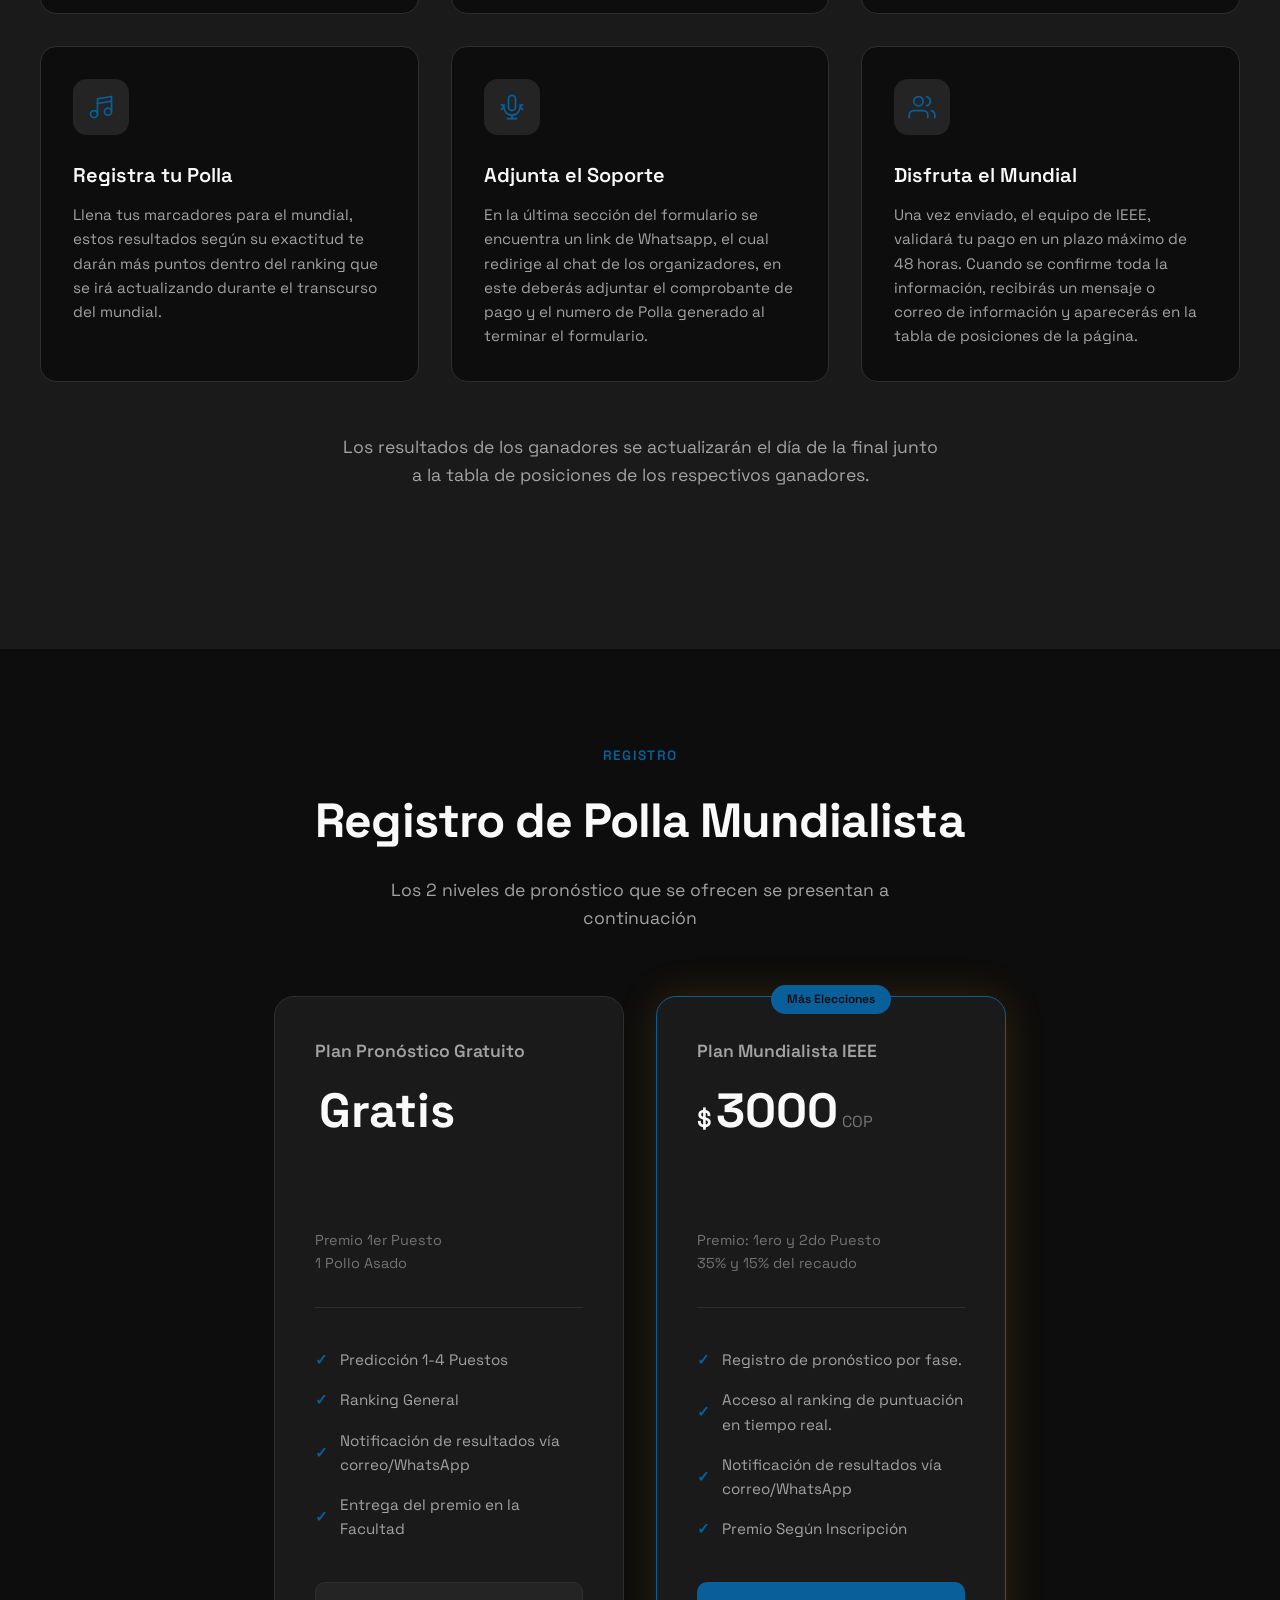
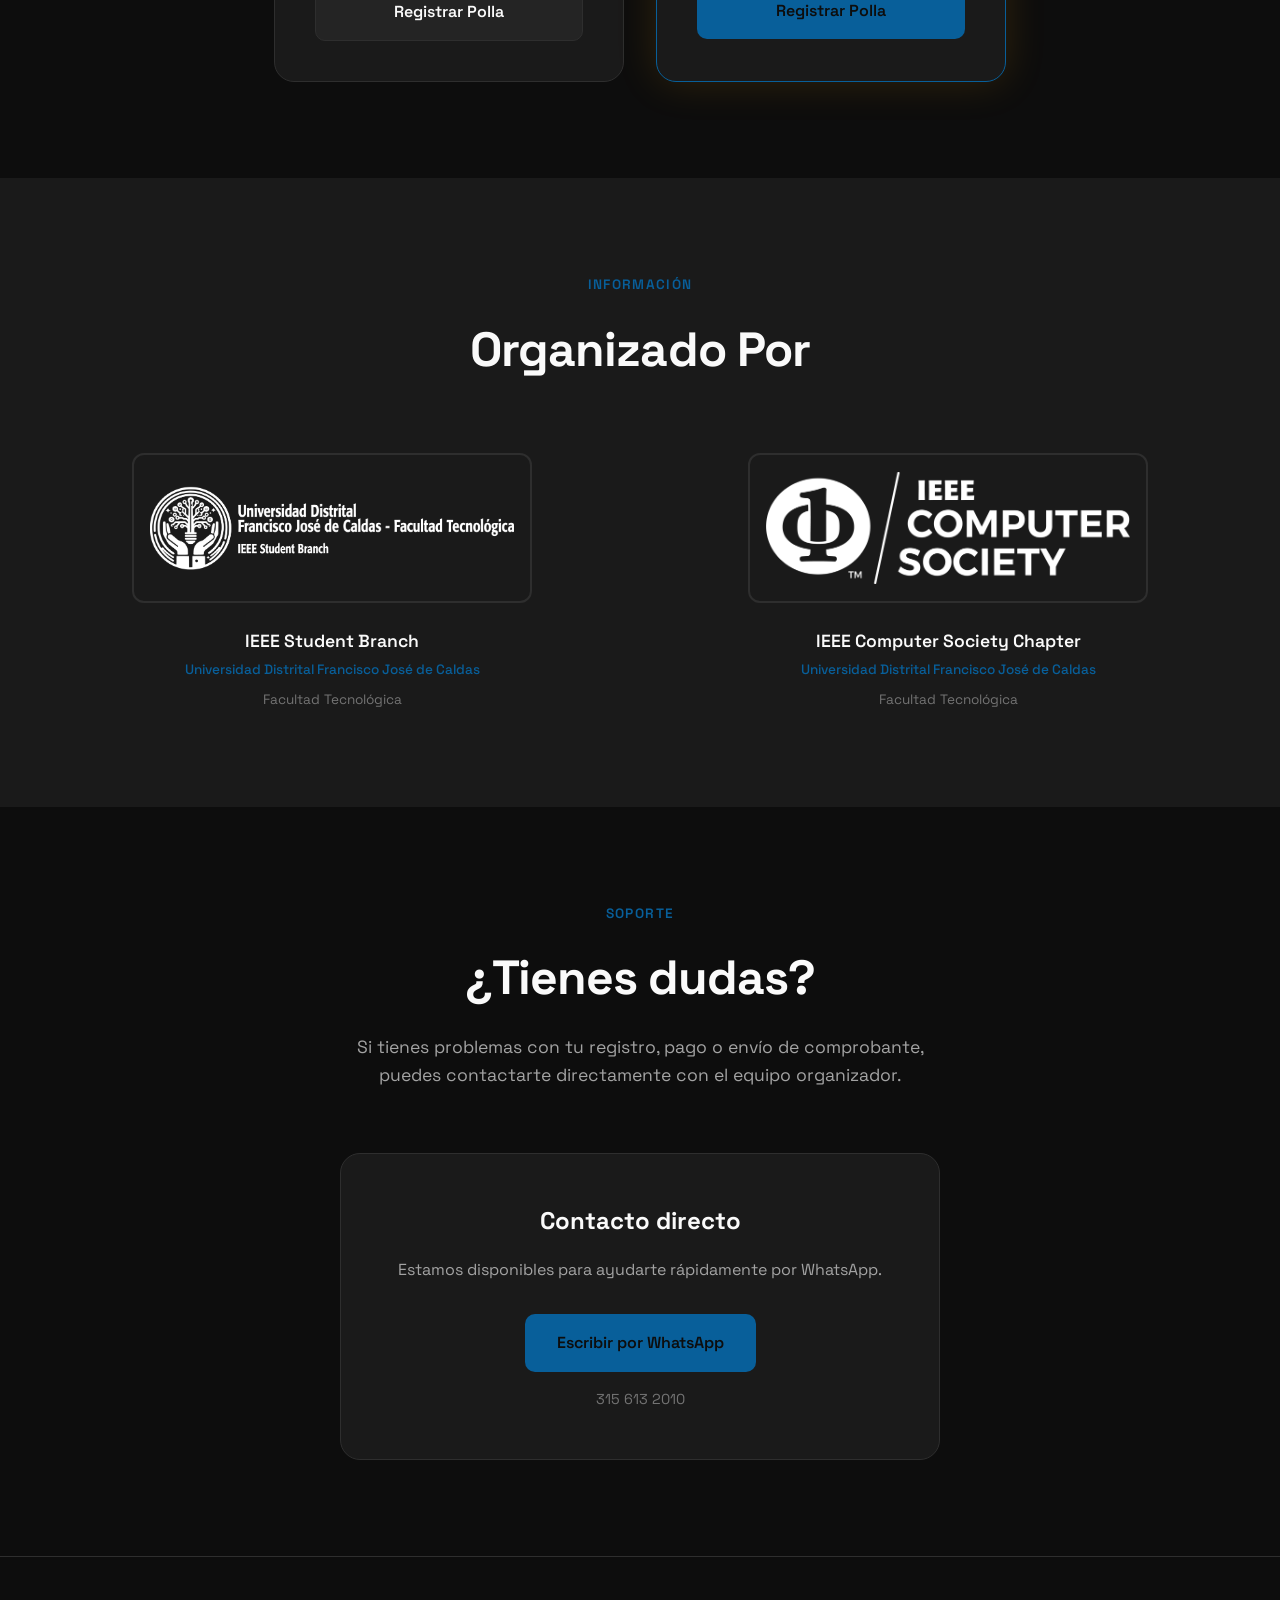
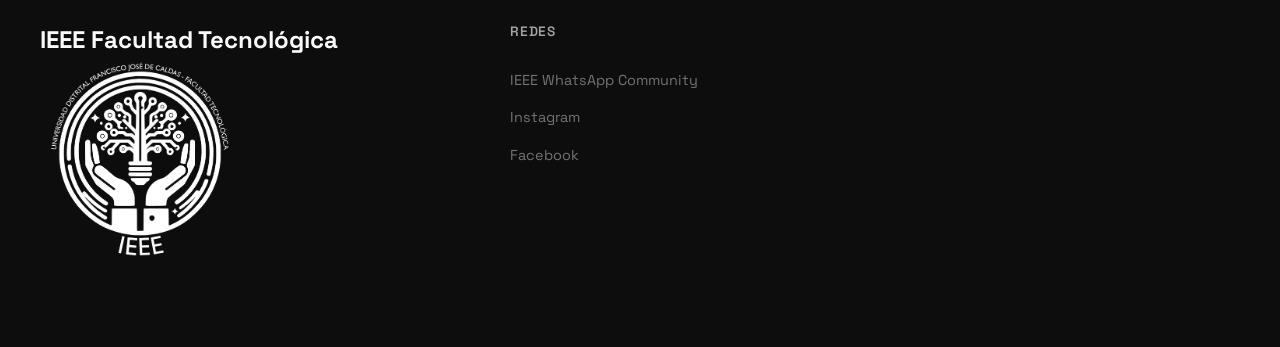
==== commit 972f562e: "Correcion movil" ====
--- a/index.html
+++ b/index.html
@@ -55,7 +55,7 @@
             <div class="stat-label">Partidos</div>
           </div>
           <div class="stat">
-            <div class="stat-value">3</div>
+            <div class="stat-value">2</div>
             <div class="stat-label">Niveles de Pronóstico</div>
           </div>
         </div>
--- a/styles.css
+++ b/styles.css
@@ -1206,62 +1206,87 @@
 	cursor: pointer;
 }
 
-/* Responsive */
 @media (max-width: 768px) {
-	.hero-container {
-		grid-template-columns: 1fr;
-		text-align: center;
-	}
-
-	.hero-content {
-		order: 1;
-	}
-
-	.guitar-wrapper {
-		order: 0;
-		max-width: 500px;
-		margin: 0 auto;
-	}
-
-	.hero-description {
-		margin: 0 auto 2rem;
-	}
-
-	.hero-buttons {
-		justify-content: center;
-	}
-
-	.hero-stats {
-		justify-content: center;
-	}
-
-	.features-grid,
-	.pricing-grid,
-	.testimonials-grid {
-		grid-template-columns: 1fr;
-		max-width: 500px;
-		margin: 0 auto;
-	}
-
-	.billing-toggle {
-		flex-wrap: wrap;
-		justify-content: center;
-	}
-
-	.billing-option {
-		padding: 0.6rem 1.2rem;
-		font-size: 0.85rem;
-	}
-
-	.instructors-grid {
-		grid-template-columns: repeat(2, 1fr);
-	}
-
-	.footer-grid {
-		grid-template-columns: 1fr 1fr;
-	}
-
-	.nav-links {
+  .hero {
+    padding: 6rem 1.25rem 3rem;
+  }
+
+  .hero-container {
+    grid-template-columns: 1fr;
+    gap: 2rem;
+    text-align: center;
+  }
+
+  .hero-content {
+    order: 2;
+  }
+
+  .pixel-scene-wrapper {
+    order: 1;
+    max-width: 100%;
+    margin: 0 auto;
+  }
+
+  .hero-description {
+    margin: 0 auto 2rem;
+    font-size: 1rem;
+  }
+
+  .hero-buttons {
+    justify-content: center;
+    flex-wrap: wrap;       
+    gap: 0.75rem;
+  }
+
+  .btn-primary,
+  .btn-secondary {
+    padding: 0.8rem 1.25rem;
+    font-size: 0.9rem;
+    width: 100%;            
+    justify-content: center;
+  }
+
+  .hero-stats {
+    justify-content: center;
+    gap: 2rem;
+  }
+
+  .features-grid,
+  .testimonials-grid {
+    grid-template-columns: 1fr;
+    max-width: 500px;
+    margin: 0 auto;
+  }
+
+  .pricing-grid {
+    flex-direction: column;
+    align-items: center;
+  }
+
+  .pricing-card {
+    width: 100%;
+    max-width: 400px;
+  }
+
+  .billing-toggle {
+    flex-wrap: wrap;
+    justify-content: center;
+  }
+
+  .billing-option {
+    padding: 0.6rem 1.2rem;
+    font-size: 0.85rem;
+  }
+
+  .instructors-grid {
+    grid-template-columns: 1fr;
+  }
+
+  .footer-grid {
+    grid-template-columns: 1fr 1fr;
+  }
+
+  .nav-links {
     position: absolute;
     top: 100%;
     left: 0;
@@ -1270,34 +1295,23 @@
     flex-direction: column;
     align-items: center;
     padding: 20px 0;
-
-    display: none; /* 👈 oculto por defecto */
+    display: none;
   }
 
   .nav-links.active {
-    display: flex; 
+    display: flex;
   }
 
   .nav-cta {
-    position: absolute;
-    left: 50%;
-    transform: translateX(-50%);
+    position: static;
+    transform: none;
     display: none;
   }
 
-  .feature-card:hover {
-  transform: translateY(-6px) scale(1.01);
-	}
-
   .nav-cta.active {
-  display: block;
-  position: absolute;
-  top: calc(100% + 176px);
-  left: 0;
-  right: 0;
-  text-align: center;
-}
-
+    display: block;
+    text-align: center;
+  }
 
   .mobile-menu-btn {
     display: block;
